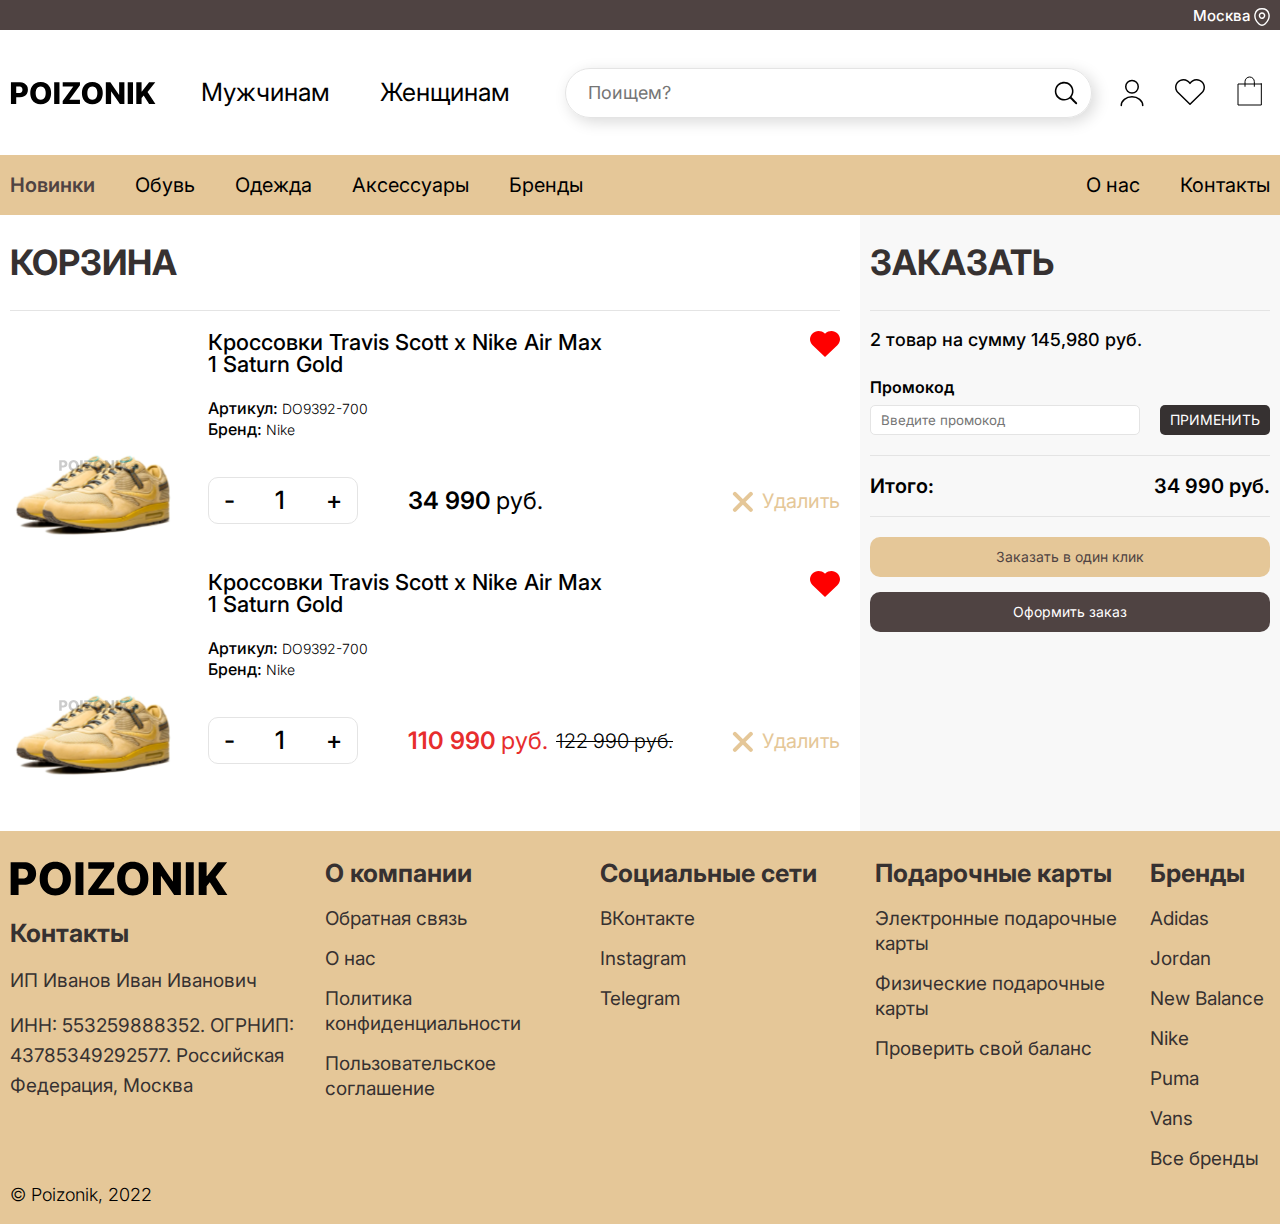
==== cart.html @ 19543447 "new page 'cart' and fix bug" ====
<!DOCTYPE html>
<html lang="ru">
<head>
    <meta charset="UTF-8">
    <meta http-equiv="X-UA-Compatible" content="IE=edge">
    <meta name="viewport" content="width=device-width, initial-scale=1.0">
    <link rel="stylesheet" href="https://cdn.jsdelivr.net/npm/swiper@8/swiper-bundle.min.css"/>
    <!-- <link rel="stylesheet" href="./css/iconsfont.css"> -->
    <link rel="stylesheet" href="./css/style.css">
    <title>Poizonik</title>
</head>
<body>
    <div class="wrapper">
        <div class="block-opacity"></div>
        <header class="header">
            <div class="header__location">
                <div class="header__location-text">Москва</div>
            </div>
            <div class="header__container container">
                <div class="header__content">
                    <div class="menu__icon icon-menu">
                        <img src="./img/icons/burger.svg" alt="">
                    </div>
                    <div class="header__content-left">
                        <a href="./index.html" class="header__logo">
                            <img src="./img/logo.svg" alt="">
                        </a>
                        <div class="header__gender">
                            <a href="#" class="header__man">Мужчинам</a>
                            <a href="#" class="header__woman">Женщинам</a>
                        </div>
                    </div>
                    <div class="header__items">
                        <div class="header__search-box">
                            <input class="header__search-txt" type="text" name="" placeholder="Поищем?">
                            <a href="" class="header__search-btn">
                                <img src="./img/icons/search.svg" alt="">
                            </a>
                        </div>
                        <div class="header__item header__item-lk"></div>
                        <div class="header__item header__item-favourites"></div>
                        <div class="header__item header__item-basket"></div>
                    </div>
                </div>
            </div>
            <div class="header__menu menu">
                <div class="header__menu-container container">
                    <nav class="menu__body">
                        <ul class="menu__list menu__list-left">
                            <li class="menu__hero-item">
                                <a href="./index.html" class="menu__link">На главную</a>
                            </li>
                            <li><div class="menu__link menu__link-green">Новинки</div></li>
                            <li>
                                <div class="menu__link menu__link-category">Обувь</div>
                                <ul class="menu__list-submenu submenu">
                                    <li><div class="submenu__link">Кроссовки</div></li>
                                    <li><div class="submenu__link">Кеды</div></li>
                                    <li><div class="submenu__link">Ботинки</div></li>
                                </ul>
                            </li>
                            <li><div class="menu__link menu__link-category">Одежда</div></li>
                            <li><div class="menu__link menu__link-category">Аксессуары</div></li>
                            <li>
                                <div class="menu__link menu__link-category">Бренды</div>
                                <ul class="menu__list-submenu submenu">
                                    <li><div class="submenu__link">New Balance</div></li>
                                    <li><div class="submenu__link">Stone Island</div></li>
                                    <li><div class="submenu__link">Supreme</div></li>
                                    <li><div class="submenu__link">Adidas</div></li>
                                    <li><div class="submenu__link">Jordan</div></li>
                                    <li><div class="submenu__link">Nike</div></li>
                                </ul>
                            </li>
                        </ul>
                        <ul class="menu__list menu__list-right">
                            <li><a href="" class="menu__link">О нас</a></li>
                            <li><a href="" class="menu__link">Контакты</a></li>
                        </ul>
                    </nav>
                </div>
            </div>
            <div class="header__lk-menu-vertical">Личный кабинет</div>
        </header>
        <main class="page page-cart">
            <section class="cart">
                <div class="container cart__container">
                    <div class="cart__content">
                        <div class="cart__info">
                            <div class="cart__title">КОРЗИНА</div>
                            <div class="cart__products">
                                <div class="cart__product product-cart">
                                    <a href="#" class="product-cart__image">
                                        <img src="./img/products/1.svg" alt="">
                                    </a>
                                    <div class="product-cart__info">
                                        <div class="product-cart__title">Кроссовки Travis Scott x Nike Air Max 1 Saturn Gold</div>
                                        <div class="product-cart__favourites _favourites _active _icon-favourites"></div>
                                        <ul class="product-cart__specifications specifications-product-cart">
                                            <li class="specifications-product-cart__item"><i>Артикул:</i> DO9392-700</li>
                                            <li class="specifications-product-cart__item"><i>Бренд:</i> Nike</li>
                                        </ul>
                                        <div class="product-cart__management">
                                            <div class="product-cart__quantity quantity-product-cart count-cart">
                                                <i class="quantity-product-cart__reduce count-cart__reduce">-</i> <div class="quantity-product__count count-cart__count">1</div> <i class="quantity-product-cart__increase count-cart__increase">+</i>
                                            </div>
                                            <div class="product-cart__price"><i>34 990 <div class="product-cart__currency">руб.</div></i><div><div class="line"></div></div></div>
                                            <div class="product-cart__close">Удалить</div>
                                        </div>
                                    </div>
                                </div>
                                <div class="cart__product product-cart">
                                    <a href="#" class="product-cart__image">
                                        <img src="./img/products/1.svg" alt="">
                                    </a>
                                    <div class="product-cart__info">
                                        <div class="product-cart__title">Кроссовки Travis Scott x Nike Air Max 1 Saturn Gold</div>
                                        <div class="product-cart__favourites _favourites _active _icon-favourites"></div>
                                        <ul class="product-cart__specifications specifications-product-cart">
                                            <li class="specifications-product-cart__item"><i>Артикул:</i> DO9392-700</li>
                                            <li class="specifications-product-cart__item"><i>Бренд:</i> Nike</li>
                                        </ul>
                                        <div class="product-cart__management">
                                            <div class="product-cart__quantity quantity-product-cart count-cart">
                                                <i class="quantity-product-cart__reduce count-cart__reduce">-</i> <div class="quantity-product__count count-cart__count">1</div> <i class="quantity-product-cart__increase count-cart__increase">+</i>
                                            </div>
                                            <div class="product-cart__price sale"><i>110 990 <div class="product-cart__currency">руб.</div></i><div>122 990 руб.<div class="line"></div></div></div>
                                            <div class="product-cart__close">Удалить</div>
                                        </div>
                                    </div>
                                </div>
                            </div>
                        </div>
                        <nav class="cart__saidbar saidbar-cart">
                            <div class="saidbar-cart__title">ЗАКАЗАТЬ</div>
                            <div class="saidbar-cart__content">
                                <div class="saidbar-cart__info info-saidbar-cart">
                                    <div class="info-saidbar-cart__quantity">1</div>
                                    <div class="info-saidbar-cart__text">товар на сумму</div>
                                    <div class="info-saidbar-cart__price">34 990 руб.</div>
                                </div>
                                <div class="saidbar-cart__promocode promocode-saidbar-cart">
                                    <div class="promocode-saidbar-cart__title">Промокод</div>
                                    <form action="" class="promocode-saidbar-cart__form">
                                        <input type="text" placeholder="Введите промокод" class="promocode-saidbar-cart__input">
                                        <button class="promocode-saidbar-cart__button">ПРИМЕНИТЬ</button>
                                    </form>
                                </div>
                                <div class="saidbar-cart__price price-saidbar-cart">
                                    <div class="price-saidbar-cart__text">Итого:</div>
                                    <div class="price-saidbar-cart__count">34 990 руб.</div>
                                </div>
                                <div class="saidbar-cart__buttons">
                                    <a href="" class="saidbar-cart__button">Заказать в один клик</a>
                                    <a href="" class="saidbar-cart__button">Оформить заказ</a>
                                </div>
                            </div>
                        </nav>
                    </div>
                </div>
            </section>
        </main>
        <footer class="footer">
            <div class="container">
                <div class="footer__items">
                    <div class="footer__item item-footer">
                        <img src="./img/logo-big.svg" alt="" class="item-footer__logo">
                        <div class="item-footer__title">Контакты</div>
                        <ul class="item-footer__list">
                            <li><div class="item-footer__text">ИП Иванов Иван Иванович</div></li>
                            <li>
                                <div class="item-footer__text">ИНН: 553259888352. ОГРНИП: 43785349292577. Российская Федерация, Москва</div>
                            </li>
                        </ul>
                    </div>
                    <div class="footer__item item-footer">
                        <div class="item-footer__title">О компании</div>
                        <ul class="item-footer__list">
                            <li><a href="" class="item-footer__link">Обратная связь</a></li>
                            <li><a href="" class="item-footer__link">О нас</a></li>
                            <li><a href="" class="item-footer__link">Политика конфиденциальности</a></li>
                            <li><a href="" class="item-footer__link">Пользовательское соглашение</a></li>
                        </ul>
                    </div>
                    <div class="footer__item item-footer">
                        <div class="item-footer__title">Социальные сети</div>
                        <ul class="item-footer__list">
                            <li><a href="" class="item-footer__link">ВКонтакте</a></li>
                            <li><a href="" class="item-footer__link">Instagram</a></li>
                            <li><a href="" class="item-footer__link">Telegram</a></li>
                        </ul>
                    </div>
                    <div class="footer__item item-footer">
                        <div class="item-footer__title">Подарочные карты</div>
                        <ul class="item-footer__list">
                            <li><a href="" class="item-footer__link">Электронные подарочные карты</a></li>
                            <li><a href="" class="item-footer__link">Физические подарочные карты</a></li>
                            <li><a href="" class="item-footer__link">Проверить свой баланс</a></li>
                        </ul>
                    </div>
                    <div class="footer__item item-footer">
                        <div class="item-footer__title">Бренды</div>
                        <ul class="item-footer__list">
                            <li><a href="" class="item-footer__link">Adidas</a></li>
                            <li><a href="" class="item-footer__link">Jordan</a></li>
                            <li><a href="" class="item-footer__link">New Balance</a></li>
                            <li><a href="" class="item-footer__link">Nike</a></li>
                            <li><a href="" class="item-footer__link">Puma</a></li>
                            <li><a href="" class="item-footer__link">Vans</a></li>
                            <li><a href="" class="item-footer__link">Все бренды</a></li>
                        </ul>
                    </div>
                </div>
                <div class="footer__bottom">
                    <div class="footer__copy">&copy;&nbsp;Poizonik, 2022</div>
                </div>
            </div>
        </footer>
    </div>
    <script src="./js/cart.js"></script>
    <script src="./js/script.js"></script>
</body>
</html>
---- css/iconsfont.css ----
@font-face {
  font-family: 'icons';
  src:  url('./../fonts/icons.eot?mqcr7c');
  src:  url('./../fonts/icons.eot?mqcr7c#iefix') format('embedded-opentype'),
    url('./../fonts/icons.ttf?mqcr7c') format('truetype'),
    url('./../fonts/icons.woff?mqcr7c') format('woff'),
    url('./../fonts/icons.svg?mqcr7c#icons') format('svg');
  font-weight: normal;
  font-style: normal;
  font-display: block;
}

[class^="_icon-"]::before, [class*=" _icon-"]::before {
  /* use !important to prevent issues with browser extensions that change fonts */
  font-family: 'icons' !important;
  speak: never;
  font-style: normal;
  font-weight: normal;
  font-variant: normal;
  text-transform: none;
  line-height: 1;

  /* Better Font Rendering =========== */
  -webkit-font-smoothing: antialiased;
  -moz-osx-font-smoothing: grayscale;
}

._icon-favourites:before {
  content: "\e901";
}
._icon-favourites-fill-red:before {
  content: "\e908";
  color: #f00;
}
._icon-checked:before {
  content: "\e900";
}
._icon-burger:before {
  content: "\e902";
}
._icon-cross:before {
  content: "\e904";
}
._icon-location:before {
  content: "\e906";
}
._icon-search:before {
  content: "\e907";
}
---- css/style.css ----
@charset "UTF-8";
@import url(https://fonts.googleapis.com/css?family=Inter:100,200,300,regular,500,600,700,800,900); /*Обнуление*/
* {
  padding: 0;
  margin: 0;
  border: 0;
}

*, *:before, *:after {
  -webkit-box-sizing: border-box;
  box-sizing: border-box;
}

:focus, :active {
  outline: none;
}

a:focus, a:active {
  outline: none;
}

nav, footer, header, aside {
  display: block;
}

html, body {
  height: 100%;
  width: 100%;
  font-size: 100%;
  line-height: 1;
  font-size: 14px;
  -ms-text-size-adjust: 100%;
  -moz-text-size-adjust: 100%;
  -webkit-text-size-adjust: 100%;
}

input, button, textarea {
  font-family: inherit;
}

input::-ms-clear {
  display: none;
}

button {
  cursor: pointer;
}

button::-moz-focus-inner {
  padding: 0;
  border: 0;
}

a, a:visited {
  text-decoration: none;
}

a:hover {
  text-decoration: none;
}

ul li {
  list-style: none;
}

li {
  list-style-type: none;
}

img {
  vertical-align: top;
}

h1, h2, h3, h4, h5, h6 {
  font-size: inherit;
  font-weight: inherit;
}

/*--------------------*/
body {
  color: #000;
  font-size: 14px;
  font-family: "Inter", "Helvetica", "sans-serif";
}
body.lock {
  overflow: hidden;
}

/* width */
::-webkit-scrollbar {
  display: none;
}

.wrapper {
  width: 100%;
  min-height: 100%;
  overflow: hidden;
  display: -webkit-box;
  display: -ms-flexbox;
  display: flex;
  -webkit-box-orient: vertical;
  -webkit-box-direction: normal;
      -ms-flex-direction: column;
          flex-direction: column;
}

.block-opacity {
  display: none;
}
@media (max-width: 991.98px) {
  .block-opacity._active {
    display: block;
    position: fixed;
    z-index: 100;
    top: 0;
    left: 0;
    background-color: #000;
    opacity: 0.6;
    width: 100%;
    height: 100%;
  }
}

.container {
  max-width: 1380px;
  margin: 0 auto;
  padding: 0 10px;
}

.gender-choice, .header__woman, .header__man {
  display: inline-block;
  text-align: center;
  padding: 0 25px;
  font-size: 25px;
  line-height: 125px;
  color: #000;
  background-color: #fff;
  -webkit-transition: all 0.5s ease 0s;
  transition: all 0.5s ease 0s;
}
@media (min-width: 991.98px) {
  .gender-choice:hover, .header__woman:hover, .header__man:hover {
    background-color: #f6f6f6;
  }
}
@media (max-width: 991.98px) {
  .gender-choice, .header__woman, .header__man {
    line-height: 100px;
  }
}
@media (max-width: 767.98px) {
  .gender-choice, .header__woman, .header__man {
    line-height: 70px;
    padding: 0 10px;
    font-size: 20px;
  }
}

.title, .brands__title, .popular__title {
  text-transform: uppercase;
  font-weight: 900;
  font-size: 50px;
  text-align: center;
  margin: 0 0 35px 0;
  color: #E5C798;
}
.title i, .brands__title i, .popular__title i {
  font-style: normal;
  color: #363131;
}
@media (max-width: 479.98px) {
  .title, .brands__title, .popular__title {
    font-size: 40px;
  }
}

.title-little, .saidbar-cart__title, .cart__title {
  font-size: 35px;
  font-weight: 700;
  color: #363131;
}
@media (max-width: 767.98px) {
  .title-little, .saidbar-cart__title, .cart__title {
    font-size: 30px;
  }
}

.btn-product, .product__buy-now, .product__add-cart {
  font-weight: 500;
  font-size: 18px;
  text-align: center;
  line-height: 50px;
  height: 50px;
  width: 220px;
  border-radius: 10px;
  cursor: pointer;
  color: #fff;
  background-color: #4F4342;
}

.quantity, .quantity-product-cart, .quantity-popup-cart {
  font-size: 25px;
  font-weight: 500;
  display: -webkit-box;
  display: -ms-flexbox;
  display: flex;
  -webkit-box-align: center;
      -ms-flex-align: center;
          align-items: center;
  -webkit-box-pack: justify;
      -ms-flex-pack: justify;
          justify-content: space-between;
  width: 150px;
  padding: 10px 15px;
  border: 1px solid #e4e4e4;
  border-radius: 10px;
}
.quantity i, .quantity-product-cart i, .quantity-popup-cart i {
  font-style: normal;
  cursor: pointer;
}
._favourites, .product__favourites {
  cursor: pointer;
  background: url("./../img/icons/favourites.svg") no-repeat;
  width: 30px;
  height: 30px;
}
._favourites._active, ._active.product__favourites {
  background: url("./../img/icons/favourites-fill-red.svg") no-repeat;
}

._ibg {
  position: relative;
}
._ibg img {
  position: absolute;
  width: 100%;
  height: 100%;
  top: 0;
  left: 0;
  -o-object-fit: cover;
     object-fit: cover;
}

body.ie .ibg {
  background-position: center;
  background-size: cover;
  background-repeat: no-repeat;
}
body.ie .ibg img {
  width: 0;
  height: 0;
  opacity: 0;
  visibility: hidden;
}

.btn {
  display: -webkit-inline-box;
  display: -ms-inline-flexbox;
  display: inline-flex;
  padding: 0px 0px;
}
.btn._fw {
  width: 100%;
}

.popup {
  position: fixed;
  top: 0;
  left: 0;
  width: 100%;
  height: 100%;
  background-color: rgba(0, 0, 0, 0.5);
  z-index: 200;
  opacity: 0;
  visibility: hidden;
  -webkit-transition: all 0.8s ease 0s;
  transition: all 0.8s ease 0s;
  overflow: scroll;
}
.popup.open {
  opacity: 1;
  visibility: visible;
}
.popup.open .popup__content {
  opacity: 1;
  -webkit-transform: translate(0px, 0px);
          transform: translate(0px, 0px);
}
.popup__body {
  min-height: 100%;
  display: -webkit-box;
  display: -ms-flexbox;
  display: flex;
  -webkit-box-align: center;
      -ms-flex-align: center;
          align-items: center;
  -webkit-box-pack: center;
      -ms-flex-pack: center;
          justify-content: center;
  padding: 30px 10px;
}
.popup__content {
  background-color: #fff;
  position: relative;
  -webkit-transition: all 0.8s ease 0s;
  transition: all 0.8s ease 0s;
  opacity: 0;
  -webkit-transform: translate(0px, -100px);
          transform: translate(0px, -100px);
}
.popup__close {
  position: absolute;
  right: 10px;
  top: 10px;
  width: 30px;
  height: 30px;
  background: url("./../img/icons/cross.svg") no-repeat;
}
.popup__title {
  font-size: 40px;
  margin: 0 0 20px 0;
}
.popup__text {
  font-size: 20px;
}

.header__location {
  background-color: #4F4342;
  padding: 8px 30px 8px 0;
  height: 30px;
}
.header__location-text {
  font-weight: 500;
  font-size: 15px;
  position: relative;
  color: #fff;
  display: inline;
  float: right;
}
.header__location-text::after {
  content: "";
  position: absolute;
  top: 0px;
  right: -20px;
  width: 16px;
  height: 50px;
  background: url("./../../img/icons/location.svg") no-repeat;
  background-size: contain;
}
.header__content {
  display: -webkit-box;
  display: -ms-flexbox;
  display: flex;
  -webkit-box-align: center;
      -ms-flex-align: center;
          align-items: center;
  -webkit-box-pack: justify;
      -ms-flex-pack: justify;
          justify-content: space-between;
  -webkit-column-gap: 30px;
     -moz-column-gap: 30px;
          column-gap: 30px;
  height: 125px;
}
.header__content-left {
  display: -webkit-box;
  display: -ms-flexbox;
  display: flex;
  -webkit-box-align: center;
      -ms-flex-align: center;
          align-items: center;
  height: 125px;
  -webkit-column-gap: 20px;
     -moz-column-gap: 20px;
          column-gap: 20px;
}
.header__gender {
  display: -webkit-box;
  display: -ms-flexbox;
  display: flex;
}
.header__search-box {
  border-radius: 107px;
  border: 1px solid #e4e4e4;
  height: 50px;
  padding: 10px;
  -webkit-box-shadow: 4px 4px 15px 0px rgba(0, 0, 0, 0.1490196078);
          box-shadow: 4px 4px 15px 0px rgba(0, 0, 0, 0.1490196078);
  display: -webkit-box;
  display: -ms-flexbox;
  display: flex;
  -webkit-box-align: center;
      -ms-flex-align: center;
          align-items: center;
  width: 100%;
}
.header__search-txt {
  border: none;
  background: none;
  outline: none;
  float: left;
  padding: 0 3px 0 12px;
  color: #000;
  font-size: 18px;
  line-height: 50px;
  width: 100%;
}
.header__search-btn {
  float: right;
  border-radius: 50%;
  height: 30px;
  width: 30px;
  display: -webkit-box;
  display: -ms-flexbox;
  display: flex;
  -webkit-box-pack: center;
      -ms-flex-pack: center;
          justify-content: center;
  -webkit-box-align: center;
      -ms-flex-align: center;
          align-items: center;
  text-decoration: none;
}
.header__search-btn img {
  width: 30px;
  height: 30px;
}
.header__items {
  display: -webkit-box;
  display: -ms-flexbox;
  display: flex;
  -webkit-box-align: center;
      -ms-flex-align: center;
          align-items: center;
  -webkit-column-gap: 25px;
     -moz-column-gap: 25px;
          column-gap: 25px;
  width: 100%;
}
.header__item {
  top: 0;
  left: 0;
  width: 45px;
  height: 30px;
  background-size: contain;
  cursor: pointer;
}
.header__item-lk {
  background: url("./../img/icons/lk.svg") no-repeat;
}
.header__item-favourites {
  background: url("./../img/icons/favourites.svg") no-repeat;
  width: 50px;
  height: 28px;
}
.header__item-basket {
  background: url("./../img/icons/cart.svg") no-repeat;
  height: 33px;
}
.header__lk-menu-vertical {
  cursor: pointer;
  display: none;
}
@media (max-width: 991.98px) {
  .header__location {
    display: none;
  }
  .header__content, .header__content-left {
    height: 100px;
  }
  .header__menu-container {
    padding: 0px;
  }
  .header__gender {
    position: absolute;
    opacity: 0;
    -webkit-transform: translateX(-150%);
            transform: translateX(-150%);
    -webkit-transition: -webkit-transform 0.5s ease-in-out 0s;
    transition: -webkit-transform 0.5s ease-in-out 0s;
    transition: transform 0.5s ease-in-out 0s;
    transition: transform 0.5s ease-in-out 0s, -webkit-transform 0.5s ease-in-out 0s;
  }
  .header__gender._active {
    -webkit-transition: -webkit-transform 0.5s ease-in-out 0s;
    transition: -webkit-transform 0.5s ease-in-out 0s;
    transition: transform 0.5s ease-in-out 0s;
    transition: transform 0.5s ease-in-out 0s, -webkit-transform 0.5s ease-in-out 0s;
    position: fixed;
    top: 0;
    left: 0;
    width: 80vw;
    opacity: 1;
    -webkit-transform: translateX(0);
            transform: translateX(0);
    background-color: #fff;
    z-index: 101;
  }
  .header__man {
    background-color: #f6f6f6;
  }
  .header__lk-menu-vertical._active {
    display: block;
    position: fixed;
    bottom: 0;
    left: 0;
    z-index: 102;
    width: 80vw;
    font-size: 16px;
    line-height: 50px;
    padding: 0 12px 0 52px;
    background-color: #4F4342;
    color: #fff;
  }
  .header__lk-menu-vertical._active::before {
    content: "";
    position: absolute;
    top: 50%;
    left: 12px;
    width: 30px;
    height: 30px;
    -webkit-transform: translateY(-50%);
            transform: translateY(-50%);
    background: url(./../img/icons/lk-white.svg) no-repeat;
  }
  .header__lk-menu-vertical {
    -webkit-transform: translateX(-150%);
            transform: translateX(-150%);
    -webkit-transition: -webkit-transform 0.5s ease-in-out 0s;
    transition: -webkit-transform 0.5s ease-in-out 0s;
    transition: transform 0.5s ease-in-out 0s;
    transition: transform 0.5s ease-in-out 0s, -webkit-transform 0.5s ease-in-out 0s;
    position: absolute;
    bottom: 0;
    left: 0;
    display: block;
    opacity: 0;
  }
  .header__lk-menu-vertical._active {
    opacity: 1;
    -webkit-transform: translateX(0);
            transform: translateX(0);
  }
}
@media (max-width: 767.98px) {
  .header__content, .header__content-left {
    height: 70px;
  }
  .header__items {
    -webkit-box-pack: end;
        -ms-flex-pack: end;
            justify-content: end;
  }
  .header__item-lk {
    display: none;
  }
  .header__item {
    top: 0;
    left: 0;
    width: 30px;
    height: 30px;
    background-size: contain;
    cursor: pointer;
  }
  .header__search-box {
    border: none;
    height: 50px;
    padding: 0px;
    -webkit-box-shadow: none;
            box-shadow: none;
    width: 30px;
  }
  .header__search-txt {
    width: 0;
    padding: 0;
  }
  .header__gender._active {
    width: 90vw;
  }
  .header__lk-menu-vertical._active {
    width: 90vw;
  }
}
@media (max-width: 479.98px) {
  .header__content {
    -webkit-column-gap: 12px;
       -moz-column-gap: 12px;
            column-gap: 12px;
  }
  .header__logo img {
    width: 120px;
  }
  .header__items {
    -webkit-column-gap: 12px;
       -moz-column-gap: 12px;
            column-gap: 12px;
  }
  .header__item-basket {
    width: 25px;
  }
}

.menu {
  background: #E5C798;
}
.menu__body {
  display: -webkit-box;
  display: -ms-flexbox;
  display: flex;
  -webkit-box-pack: justify;
      -ms-flex-pack: justify;
          justify-content: space-between;
}
.menu__list {
  display: -webkit-box;
  display: -ms-flexbox;
  display: flex;
  -webkit-box-align: center;
      -ms-flex-align: center;
          align-items: center;
  -webkit-column-gap: 40px;
     -moz-column-gap: 40px;
          column-gap: 40px;
}
.menu__link {
  color: #000;
  font-size: 20px;
  line-height: 60px;
  cursor: pointer;
}
.menu__hero-item {
  display: none;
  background-color: #E5C798;
}
.menu__hero-item a {
  border: none;
}
.menu__link-green {
  font-weight: 600;
  color: #4F4342;
}
@media (max-width: 991.98px) {
  .menu {
    overflow: scroll;
    background-color: #fff;
    padding: 0 0 150px 0;
    position: absolute;
    -webkit-transform: translateX(-150%);
            transform: translateX(-150%);
  }
  .menu__list > li:nth-child(2), .menu__list-right {
    display: none;
  }
  .menu__list-left {
    display: -webkit-box;
    display: -ms-flexbox;
    display: flex;
    -webkit-box-orient: vertical;
    -webkit-box-direction: normal;
        -ms-flex-direction: column;
            flex-direction: column;
  }
  .menu__list {
    width: 100%;
  }
  .menu__list li {
    width: 100%;
  }
  .menu__link {
    display: inline-block;
    width: 100%;
    padding: 0 0 0 25px;
    border: 1px solid #e4e4e4;
    position: relative;
  }
  .menu__link-category::after {
    content: "";
    position: absolute;
    top: 50%;
    right: 10px;
    width: 12px;
    height: 22px;
    background: url("./../img/icons/arrow-right.svg") no-repeat;
    -webkit-transform: translateY(-50%);
            transform: translateY(-50%);
  }
  .menu__link._hide {
    display: none;
  }
  .menu._active {
    -webkit-transition: -webkit-transform 0.5s ease-in-out 0s;
    transition: -webkit-transform 0.5s ease-in-out 0s;
    transition: transform 0.5s ease-in-out 0s;
    transition: transform 0.5s ease-in-out 0s, -webkit-transform 0.5s ease-in-out 0s;
    position: fixed;
    z-index: 101;
    background-color: #fff;
    height: 100%;
    width: 80vw;
    -webkit-transform: translateX(0%);
            transform: translateX(0%);
  }
  .menu__hero-item._active {
    display: block;
  }
  .menu__icon {
    left: -35%;
    -webkit-transition: left 0.5s ease-in-out 0s;
    transition: left 0.5s ease-in-out 0s;
  }
  .menu__icon._active {
    position: fixed;
    top: 50px;
    left: 76vw;
    -webkit-transform: translateY(-50%);
            transform: translateY(-50%);
  }
}
@media (max-width: 767.98px) {
  .menu {
    padding: 0 0 120px 0;
  }
  .menu__link {
    padding: 0 0 0 10px;
  }
  .menu._active {
    width: 90vw;
  }
  .menu__icon._active {
    top: 35px;
    left: 84vw;
  }
}
@media (max-width: 479.98px) {
  .menu__icon._active {
    top: 35px;
    left: 81vw;
  }
}

.submenu {
  display: none;
}
.submenu__link {
  color: #000;
  font-size: 20px;
  line-height: 60px;
  cursor: pointer;
}
@media (min-width: 991.98px) {
  .submenu._active-over {
    display: block;
    position: absolute;
    background-color: #fff;
    -webkit-box-shadow: 0px 10px 14px 0px rgba(0, 0, 0, 0.1490196078);
            box-shadow: 0px 10px 14px 0px rgba(0, 0, 0, 0.1490196078);
    padding: 20px;
  }
}
@media (max-width: 991.98px) {
  .submenu._active {
    display: block;
  }
  .submenu__link {
    padding: 0 0 0 45px;
    display: inline-block;
    width: 100%;
    padding: 0 0 0 45px;
    border: 1px solid #e4e4e4;
    position: relative;
  }
}
@media (max-width: 767.98px) {
  .submenu__link {
    padding: 0 0 0 25px;
  }
}

.icon-menu {
  display: none;
}
@media (max-width: 991.98px) {
  .icon-menu {
    display: block;
    cursor: pointer;
    z-index: 200;
  }
}

.footer {
  background-color: #E5C798;
}
.footer__items {
  padding: 30px 0 15px 0;
  display: -ms-grid;
  display: grid;
  -ms-grid-columns: minmax(200px, 300px) 25px minmax(200px, 250px) 25px minmax(200px, 250px) 25px minmax(200px, 250px) 25px minmax(100px, 120px);
  grid-template-columns: minmax(200px, 300px) repeat(3, minmax(200px, 250px)) minmax(100px, 120px);
  -webkit-box-pack: justify;
      -ms-flex-pack: justify;
          justify-content: space-between;
  -webkit-column-gap: 25px;
     -moz-column-gap: 25px;
          column-gap: 25px;
  row-gap: 30px;
  -ms-flex-wrap: wrap;
      flex-wrap: wrap;
}
.footer__item {
  max-width: 250px;
}
.footer__item:nth-child(1) {
  max-width: 300px;
}
.footer__bottom {
  padding: 0 0 20px 0;
}
.footer__copy {
  font-size: 18px;
  font-weight: 300;
}
@media (max-width: 1200px) {
  .footer__items {
    -ms-grid-columns: minmax(200px, 300px) (minmax(200px, 250px))[3];
    grid-template-columns: minmax(200px, 300px) repeat(3, minmax(200px, 250px));
  }
}
@media (max-width: 991.98px) {
  .footer__items {
    -ms-grid-columns: minmax(200px, 300px) (minmax(200px, 250px))[2];
    grid-template-columns: minmax(200px, 300px) repeat(2, minmax(200px, 250px));
  }
}
@media (max-width: 767.98px) {
  .footer__items {
    -ms-grid-columns: minmax(200px, 300px) (minmax(200px, 250px))[1];
    grid-template-columns: minmax(200px, 300px) repeat(1, minmax(200px, 250px));
  }
}
@media (max-width: 479.98px) {
  .footer__items {
    -ms-grid-columns: auto;
    grid-template-columns: auto;
  }
}

.item-footer__logo {
  margin: 0 0 25px 0;
}
.item-footer__title {
  font-size: 25px;
  font-weight: 700;
  color: #363131;
  margin: 0 0 20px 0;
}
.item-footer__list {
  display: -webkit-box;
  display: -ms-flexbox;
  display: flex;
  -webkit-box-orient: vertical;
  -webkit-box-direction: normal;
      -ms-flex-direction: column;
          flex-direction: column;
  row-gap: 15px;
}
.item-footer__link {
  font-size: 19px;
  color: #363131;
  line-height: 25px;
}
.item-footer__text {
  font-size: 19px;
  color: #363131;
  line-height: 30px;
}

.best__image {
  display: block;
  width: 100%;
  height: auto;
  margin: 0 auto;
  -o-object-fit: cover;
     object-fit: cover;
}

.popular__content {
  padding: 50px 0;
  display: -webkit-box;
  display: -ms-flexbox;
  display: flex;
  -webkit-box-orient: vertical;
  -webkit-box-direction: normal;
      -ms-flex-direction: column;
          flex-direction: column;
  -webkit-box-align: center;
      -ms-flex-align: center;
          align-items: center;
}
.popular__items {
  display: -ms-grid;
  display: grid;
  -ms-grid-columns: 1fr 30px 1fr 30px 1fr 30px 1fr 30px 1fr 30px 1fr;
  grid-template-columns: repeat(6, 1fr);
  -webkit-box-pack: justify;
      -ms-flex-pack: justify;
          justify-content: space-between;
  gap: 30px;
}
.popular__row {
  display: -webkit-box;
  display: -ms-flexbox;
  display: flex;
  -webkit-column-gap: 30px;
     -moz-column-gap: 30px;
          column-gap: 30px;
}
@media (max-width: 991.98px) {
  .popular__items {
    -ms-grid-columns: (1fr)[3];
    grid-template-columns: repeat(3, 1fr);
  }
}
@media (max-width: 767.98px) {
  .popular__items {
    -ms-grid-columns: (1fr)[2];
    grid-template-columns: repeat(2, 1fr);
  }
}

.item-popular {
  background-color: #fff;
  border-radius: 15px;
  -webkit-box-shadow: 10px 10px 40px 0px rgba(0, 0, 0, 0.3019607843);
          box-shadow: 10px 10px 40px 0px rgba(0, 0, 0, 0.3019607843);
  max-width: 210px;
  padding: 30px 15px 20px 15px;
  display: -webkit-box;
  display: -ms-flexbox;
  display: flex;
  -webkit-box-orient: vertical;
  -webkit-box-direction: normal;
      -ms-flex-direction: column;
          flex-direction: column;
  row-gap: 60px;
}
.item-popular__image {
  overflow: hidden;
  display: -webkit-box;
  display: -ms-flexbox;
  display: flex;
  -webkit-box-align: center;
      -ms-flex-align: center;
          align-items: center;
  -webkit-box-pack: center;
      -ms-flex-pack: center;
          justify-content: center;
}
.item-popular__image img {
  max-width: 100%;
}
.item-popular__text {
  text-align: center;
  font-weight: 600;
  font-size: 18px;
  color: #4F4342;
}

.category {
  position: relative;
  z-index: 1;
}
.category__container {
  padding: 0;
}
.category__items {
  display: -webkit-box;
  display: -ms-flexbox;
  display: flex;
  height: 400px;
}
.category__item {
  -webkit-box-flex: 1;
      -ms-flex: 1 1 33.333%;
          flex: 1 1 33.333%;
  height: 400px;
  width: 100%;
  position: relative;
  display: -webkit-box;
  display: -ms-flexbox;
  display: flex;
  -webkit-box-align: center;
      -ms-flex-align: center;
          align-items: center;
  -webkit-box-pack: center;
      -ms-flex-pack: center;
          justify-content: center;
  overflow: hidden;
  background-color: #000;
  -webkit-transition: width 0.3s ease-in-out 0s;
  transition: width 0.3s ease-in-out 0s;
}
.category__item img {
  display: block;
  min-width: 100%;
  height: 100%;
  -o-object-fit: cover;
     object-fit: cover;
  -webkit-transition: all 0.3s ease-in-out 0s;
  transition: all 0.3s ease-in-out 0s;
  opacity: 1;
  position: relative;
}
.category__item:hover img {
  height: 110%;
  min-width: 110%;
  opacity: 0.8;
}
.category__info {
  position: absolute;
  bottom: 20px;
  left: 25px;
}
.category__title {
  font-weight: 700;
  font-size: 35px;
  color: #fff;
  margin: 0 0 12px 0;
}
.category__button {
  display: inline-block;
  font-size: 18px;
  height: 40px;
  background-color: #fff;
  color: #000;
  line-height: 40px;
  padding: 0 25px;
}
@media (max-width: 1120px) {
  .category__items {
    -webkit-box-orient: vertical;
    -webkit-box-direction: normal;
        -ms-flex-direction: column;
            flex-direction: column;
    height: 1200px;
  }
}

.brands {
  padding: 50px 0;
}
.brands__items {
  display: -webkit-box;
  display: -ms-flexbox;
  display: flex;
  -webkit-box-align: center;
      -ms-flex-align: center;
          align-items: center;
  -webkit-column-gap: 30px;
     -moz-column-gap: 30px;
          column-gap: 30px;
  -webkit-box-pack: justify;
      -ms-flex-pack: justify;
          justify-content: space-between;
}
.brands__item {
  cursor: pointer;
}
@media (max-width: 991.98px) {
  .brands__items {
    overflow: scroll;
  }
}

.discount {
  min-height: 350px;
  background: url(./../img/background/1.jpg) no-repeat;
  background-size: cover;
}
.discount__container {
  max-width: 1185px;
}
.discount__content {
  display: -webkit-box;
  display: -ms-flexbox;
  display: flex;
  -webkit-box-align: center;
      -ms-flex-align: center;
          align-items: center;
  -webkit-column-gap: 20px;
     -moz-column-gap: 20px;
          column-gap: 20px;
  row-gap: 30px;
  -webkit-box-pack: justify;
      -ms-flex-pack: justify;
          justify-content: space-between;
  padding: 48px 48px 48px 0;
}
.discount__info {
  color: #363131;
  position: relative;
}
.discount__title {
  font-weight: 900;
  font-size: 80px;
  max-width: 440px;
  margin: 0 0 25px 0;
}
.discount__title::before {
  content: "";
  position: absolute;
  top: -35px;
  right: -50px;
  width: 191px;
  height: 125px;
  background: url("./../img/icons/discount.svg") no-repeat;
}
.discount__descr {
  font-weight: 500;
  font-size: 25px;
  max-width: 533px;
}
@media (max-width: 991.98px) {
  .discount__info {
    -webkit-box-ordinal-group: 2;
        -ms-flex-order: 1;
            order: 1;
  }
  .discount__form {
    -webkit-box-ordinal-group: 3;
        -ms-flex-order: 2;
            order: 2;
  }
  .discount__content {
    -webkit-box-align: end;
        -ms-flex-align: end;
            align-items: end;
    padding: 100px 0px 40px 0;
    -webkit-column-gap: 30px;
       -moz-column-gap: 30px;
            column-gap: 30px;
  }
  .discount__title {
    margin: 0 0 30px 0;
    font-size: 75px;
  }
  .discount__title::before {
    top: -70px;
    right: -100px;
    background: url("./../img/icons/discount.svg") no-repeat;
  }
  .discount__descr {
    max-width: 420px;
  }
}
@media (max-width: 767.98px) {
  .discount__content {
    -webkit-box-align: center;
        -ms-flex-align: center;
            align-items: center;
    -webkit-box-orient: vertical;
    -webkit-box-direction: normal;
        -ms-flex-direction: column;
            flex-direction: column;
  }
  .discount__title {
    font-size: 65px;
  }
  .discount__title::before {
    top: -70px;
    right: -20px;
  }
  .discount__descr {
    font-size: 20px;
  }
}
@media (max-width: 479.98px) {
  .discount__content {
    padding: 35px 0;
  }
  .discount__title {
    font-size: 55px;
    max-width: 270px;
  }
  .discount__title::before {
    top: -20px;
    right: -55px;
    background: url("./../img/icons/discount-small.svg") no-repeat;
  }
}
@media (max-width: 385px) {
  .discount__title {
    font-size: 50px;
  }
  .discount__title::before {
    right: -95px;
  }
}

.form-discount {
  display: -webkit-box;
  display: -ms-flexbox;
  display: flex;
  -webkit-box-orient: vertical;
  -webkit-box-direction: normal;
      -ms-flex-direction: column;
          flex-direction: column;
  -webkit-box-pack: justify;
      -ms-flex-pack: justify;
          justify-content: space-between;
  row-gap: 20px;
  background-color: #363131;
  height: 225px;
  width: 450px;
  padding: 25px;
  color: #fff;
  border-radius: 15px;
}
.form-discount__fields {
  width: 100%;
  display: -webkit-box;
  display: -ms-flexbox;
  display: flex;
  -webkit-box-orient: vertical;
  -webkit-box-direction: normal;
      -ms-flex-direction: column;
          flex-direction: column;
  row-gap: 20px;
}
.form-discount__email {
  font-size: 18px;
  padding: 15px 10px;
  background-color: #fff;
  width: 100%;
  border-radius: 8px;
}
.form-discount__button {
  text-transform: uppercase;
  font-size: 20px;
  font-weight: 600;
  background-color: #4F4342;
  padding: 10px 20px;
  width: 205px;
  color: #fff;
  border-radius: 8px;
}
.form-discount__agree {
  display: -webkit-box;
  display: -ms-flexbox;
  display: flex;
  -webkit-box-align: center;
      -ms-flex-align: center;
          align-items: center;
  -webkit-column-gap: 10px;
     -moz-column-gap: 10px;
          column-gap: 10px;
}
.form-discount__checkbox {
  width: 20px;
  height: 20px;
  background-color: #fff;
  cursor: pointer;
  position: relative;
}
.form-discount__checkbox._active::before {
  content: "";
  position: absolute;
  top: 2.5px;
  left: 2px;
  width: 16px;
  height: 16px;
  background: url("./../img/icons/checked.svg") no-repeat;
}
.form-discount__text-agree {
  font-size: 14px;
}
@media (max-width: 479.98px) {
  .form-discount {
    width: 100%;
  }
  .form-discount__text-agree {
    max-width: 200px;
  }
}

.delivery__container {
  max-width: 1100px;
}
.delivery__content {
  display: -webkit-box;
  display: -ms-flexbox;
  display: flex;
  -webkit-box-align: center;
      -ms-flex-align: center;
          align-items: center;
  -webkit-box-pack: center;
      -ms-flex-pack: center;
          justify-content: center;
  padding: 50px 0;
}
.delivery__image {
  height: 300px;
  width: 100%;
  background: url("./../img/delivery/delivery.svg") center no-repeat;
  background-size: contain;
}
@media (max-width: 767.98px) {
  .delivery__content {
    padding: 30px 0;
  }
  .delivery__image {
    height: 440px;
    background: url("./../img/delivery/delivery-small.svg") center no-repeat;
  }
}

.installment {
  background-color: #4F4342;
}
.installment__container {
  max-width: 1100px;
}
.installment__content {
  display: -webkit-box;
  display: -ms-flexbox;
  display: flex;
  -webkit-box-align: center;
      -ms-flex-align: center;
          align-items: center;
  -webkit-box-pack: center;
      -ms-flex-pack: center;
          justify-content: center;
  row-gap: 30px;
  padding: 50px 0;
  color: #fff;
}
.installment__info {
  display: -webkit-box;
  display: -ms-flexbox;
  display: flex;
  -webkit-box-orient: vertical;
  -webkit-box-direction: normal;
      -ms-flex-direction: column;
          flex-direction: column;
  row-gap: 40px;
}
.installment__title {
  font-size: 40px;
  font-weight: 700;
  max-width: 530px;
}
.installment__descr {
  font-weight: 500;
  font-size: 25px;
  max-width: 390px;
}
.installment__items {
  display: -ms-grid;
  display: grid;
  -ms-grid-columns: 1fr 30px 1fr;
  grid-template-columns: repeat(2, 1fr);
  gap: 30px;
}
@media (max-width: 991.98px) {
  .installment__content {
    -webkit-box-orient: vertical;
    -webkit-box-direction: normal;
        -ms-flex-direction: column;
            flex-direction: column;
    -webkit-box-align: start;
        -ms-flex-align: start;
            align-items: start;
  }
  .installment__items {
    position: relative;
    top: 0;
    left: 50%;
    -webkit-transform: translate(-50%, 0);
            transform: translate(-50%, 0);
  }
}
@media (max-width: 479.98px) {
  .installment__items {
    -ms-grid-columns: (1fr)[1];
    grid-template-columns: repeat(1, 1fr);
  }
}

.item-installment {
  display: -webkit-box;
  display: -ms-flexbox;
  display: flex;
  -webkit-box-orient: vertical;
  -webkit-box-direction: normal;
      -ms-flex-direction: column;
          flex-direction: column;
  -webkit-box-align: center;
      -ms-flex-align: center;
          align-items: center;
  row-gap: 15px;
}
.item-installment__image {
  width: 64px;
  height: 64px;
  position: relative;
  border-radius: 20px;
}
.item-installment__image::before {
  position: absolute;
  top: 0;
  left: 0;
  width: 32px;
  height: 32px;
  background-size: contain;
}
.item-installment:nth-child(1) > .item-installment__image {
  background: #fff url("./../img/icons/tinkoff/shopping-cart.svg") center no-repeat;
}
.item-installment:nth-child(2) > .item-installment__image {
  background: #fff url("./../img/icons/tinkoff/device-phone-settings.svg") center no-repeat;
}
.item-installment:nth-child(3) > .item-installment__image {
  background: #fff url("./../img/icons/tinkoff/check.svg") center no-repeat;
}
.item-installment:nth-child(4) > .item-installment__image {
  background: #fff url("./../img/icons/tinkoff/pencil.svg") center no-repeat;
}
.item-installment__text {
  font-weight: 500;
  font-size: 18px;
  max-width: 230px;
  text-align: center;
}

.product__content {
  color: #363131;
  padding: 35px 0;
  display: -webkit-box;
  display: -ms-flexbox;
  display: flex;
  -webkit-column-gap: 20px;
     -moz-column-gap: 20px;
          column-gap: 20px;
  row-gap: 40px;
  -webkit-box-pack: justify;
      -ms-flex-pack: justify;
          justify-content: space-between;
  border-bottom: 1px solid #e4e4e4;
  min-width: 0;
}
.product__info {
  max-width: 520px;
}
.product__title {
  font-weight: 900;
  font-size: 30px;
  margin: 0 0 30px 0;
  line-height: 37px;
}
.product__price {
  font-size: 30px;
  font-weight: 300;
  margin: 0 0 40px 0;
}
.product__price i {
  font-style: normal;
  font-weight: 600;
}
.product__sizes {
  display: -webkit-box;
  display: -ms-flexbox;
  display: flex;
  -ms-flex-wrap: wrap;
      flex-wrap: wrap;
  -webkit-column-gap: 15px;
     -moz-column-gap: 15px;
          column-gap: 15px;
  row-gap: 15px;
  margin: 0 0 15px 0;
}
.product__size {
  width: 90px;
  height: 45px;
  display: -webkit-box;
  display: -ms-flexbox;
  display: flex;
  -webkit-box-align: center;
      -ms-flex-align: center;
          align-items: center;
  -webkit-box-pack: center;
      -ms-flex-pack: center;
          justify-content: center;
  font-weight: 300;
  font-size: 18px;
  line-height: 45px;
  border-radius: 12px;
  border: 1px solid #d2d2d2;
  cursor: pointer;
}
.product__size-info {
  margin: 0 0 20px auto;
  max-width: 145px;
}
.product__size-info-table {
  display: inline;
  font-weight: 300;
  font-size: 16px;
  padding: 0 0 3px 0;
  color: #000;
  cursor: pointer;
  border-bottom: 1px solid #363131;
  max-width: 145px;
}
.product__management {
  display: -ms-grid;
  display: grid;
  -ms-grid-columns: 1fr 15px 1fr 15px 30px;
  grid-template-columns: repeat(2, 1fr) 30px;
  gap: 15px;
  -webkit-box-align: center;
      -ms-flex-align: center;
          align-items: center;
  margin: 0 0 35px 0;
}
.product__buy-now {
  background-color: #E5C798;
  color: #4F4342;
}
.product__favourites._icon-favourites {
  font-size: 35px;
}
.product__favourites._icon-favourites-fill-red {
  font-size: 30px;
}
.product__specifications {
  display: -webkit-box;
  display: -ms-flexbox;
  display: flex;
  -webkit-box-orient: vertical;
  -webkit-box-direction: normal;
      -ms-flex-direction: column;
          flex-direction: column;
  row-gap: 8px;
}
.product__item-specifications {
  font-weight: 300;
  font-size: 18px;
}
.product__item-specifications i {
  font-style: normal;
  font-weight: 500;
  font-size: 20px;
}
@media (max-width: 1160px) {
  .product__info {
    max-width: 390px;
  }
  .product__management {
    -ms-grid-columns: (220px)[1] 30px;
    grid-template-columns: repeat(1, 220px) 30px;
    -webkit-box-pack: center;
        -ms-flex-pack: center;
            justify-content: center;
    -webkit-transform: translateX(10px);
            transform: translateX(10px);
  }
  .product__buy-now {
    margin: 0;
    -webkit-box-ordinal-group: 4;
        -ms-flex-order: 3;
            order: 3;
  }
  .product__sizes {
    -webkit-box-pack: center;
        -ms-flex-pack: center;
            justify-content: center;
    max-width: 520px;
    margin: 0 auto 30px auto;
  }
  .product__size-info {
    margin: 0 auto 20px auto;
    max-width: 145px;
  }
  .product__title, .product__price {
    text-align: center;
  }
}
@media (max-width: 991.98px) {
  .product__content {
    -webkit-box-orient: vertical;
    -webkit-box-direction: normal;
        -ms-flex-direction: column;
            flex-direction: column;
  }
  .product__card {
    max-width: 100%;
  }
  .product__info {
    max-width: 100%;
  }
  .product__management {
    -ms-grid-columns: (220px)[2] 30px;
    grid-template-columns: repeat(2, 220px) 30px;
    -webkit-transform: translateX(0);
            transform: translateX(0);
  }
  .product__buy-now {
    margin: 0 15px 0 0;
    -webkit-box-ordinal-group: 1;
        -ms-flex-order: 0;
            order: 0;
  }
}
@media (max-width: 540px) {
  .product__management {
    -ms-grid-columns: (220px)[1] 30px;
    grid-template-columns: repeat(1, 220px) 30px;
    -webkit-box-pack: center;
        -ms-flex-pack: center;
            justify-content: center;
    -webkit-transform: translateX(10px);
            transform: translateX(10px);
  }
  .product__buy-now {
    margin: 0;
    -webkit-box-ordinal-group: 4;
        -ms-flex-order: 3;
            order: 3;
  }
}
@media (max-width: 479.98px) {
  .product__title, .product__price {
    font-size: 25px;
    margin: 0 0 20px 0;
  }
}

.product-slider.swiper {
  height: auto;
  width: 700px;
  margin: 0;
}
.product-slider__slide {
  display: -webkit-box;
  display: -ms-flexbox;
  display: flex;
  -webkit-box-pack: center;
      -ms-flex-pack: center;
          justify-content: center;
}
.product-slider__image {
  display: -webkit-box;
  display: -ms-flexbox;
  display: flex;
  -webkit-box-pack: center;
      -ms-flex-pack: center;
          justify-content: center;
  -webkit-box-align: end;
      -ms-flex-align: end;
          align-items: end;
  width: 680px;
  height: 580px;
  padding: 0 50px;
  overflow: hidden;
}
.product-slider__image img {
  max-width: 100%;
  -webkit-user-select: none;
     -moz-user-select: none;
      -ms-user-select: none;
          user-select: none;
}
.product-slider .product-slider .swiper-pagination {
  padding: 10px 0;
}
@media (max-width: 1256px) {
  .product-slider.swiper {
    width: 600px;
  }
  .product-slider__image {
    width: 400px;
    height: 380px;
    padding: 0 10px;
  }
}
@media (max-width: 991.98px) {
  .product-slider.swiper {
    height: auto;
    width: 80%;
    margin: 0 auto;
  }
  .product-slider__image {
    width: 100%;
    height: 100%;
    padding: 0 50px;
  }
}
@media (max-width: 767.98px) {
  .product-slider.swiper {
    height: auto;
    width: 100%;
    margin: 0 auto;
  }
  .product-slider .swiper-button-next::after, .product-slider .swiper-button-prev::after {
    font-size: 24px;
    font-weight: 900;
  }
}

.product-mini-slider {
  padding: 0 0 0 20px;
}
.product-mini-slider.swiper {
  height: 90px;
  width: 500px;
}
.product-mini-slider__slide {
  opacity: 0.2;
  -webkit-transition: opacity 0.3s ease 0s;
  transition: opacity 0.3s ease 0s;
  max-height: 70px;
}
.product-mini-slider .swiper-slide-thumb-active {
  opacity: 1;
}
.product-mini-slider__image {
  position: relative;
  cursor: pointer;
  width: 70px;
  height: 70px;
}
.product-mini-slider__image img {
  max-width: 100%;
  -webkit-user-select: none;
     -moz-user-select: none;
      -ms-user-select: none;
          user-select: none;
}
@media (max-width: 1256px) {
  .product-mini-slider {
    padding: 0 10px 0 40px;
  }
}
@media (max-width: 560px) {
  .product-mini-slider.swiper {
    width: 100%;
  }
}

.description__content {
  padding: 50px 0;
  border-bottom: 1px solid #e4e4e4;
}
.description__title {
  font-size: 35px;
  font-weight: 700;
  color: #363131;
  margin: 0 0 25px 0;
}
.description__text {
  font-size: 18px;
  color: #363131;
}
@media (max-width: 767.98px) {
  .description__content {
    padding: 30px 0;
  }
}
@media (max-width: 479.98px) {
  .description__title {
    font-size: 25px;
  }
  .description__text {
    font-size: 14px;
  }
}

.reviews__content {
  padding: 50px 0;
  border-bottom: 1px solid #e4e4e4;
  overflow: hidden;
}
.reviews__title {
  font-size: 35px;
  font-weight: 700;
  color: #363131;
  margin: 0 0 25px 0;
}
@media (max-width: 767.98px) {
  .reviews__content {
    padding: 30px 0;
  }
}

.reviews-slider__image {
  width: 300px;
  height: 300px;
  overflow: hidden;
  display: -webkit-box;
  display: -ms-flexbox;
  display: flex;
  -webkit-box-align: center;
      -ms-flex-align: center;
          align-items: center;
  -webkit-box-pack: center;
      -ms-flex-pack: center;
          justify-content: center;
}
.reviews-slider__image img {
  max-width: 100%;
  -webkit-user-select: none;
     -moz-user-select: none;
      -ms-user-select: none;
          user-select: none;
}
.reviews-slider .swiper-button-next, .reviews-slider .swiper-button-prev {
  background-color: #fff;
  border-radius: 50%;
  width: 65px;
  height: 65px;
}
.reviews-slider .swiper-button-next::after {
  -webkit-transform: translateX(4px);
          transform: translateX(4px);
  font-size: 34px;
}
.reviews-slider .swiper-button-prev::after {
  -webkit-transform: translateX(-4px);
          transform: translateX(-4px);
  font-size: 34px;
}
@media (max-width: 767.98px) {
  .reviews-slider.swiper {
    text-align: center;
  }
  .reviews-slider .swiper-button-next, .reviews-slider .swiper-button-prev {
    width: 50px;
    height: 50px;
  }
  .reviews-slider .swiper-button-next::after {
    -webkit-transform: translateX(3px);
            transform: translateX(3px);
  }
  .reviews-slider .swiper-button-prev::after {
    -webkit-transform: translateX(-3px);
            transform: translateX(-3px);
  }
  .reviews-slider .swiper-button-next::after, .reviews-slider .swiper-button-prev::after {
    font-size: 24px;
    font-weight: 900;
  }
}
@media (max-width: 590px) {
  .reviews-slider .swiper-button-next, .reviews-slider .swiper-button-prev {
    background-color: #363131;
    color: #fff;
  }
  .reviews-slider__image {
    margin: 0 auto;
  }
}

.similar-products__content {
  padding: 50px 0;
  border-bottom: 1px solid #e4e4e4;
  overflow: hidden;
}
.similar-products__title {
  font-size: 35px;
  font-weight: 700;
  color: #363131;
  margin: 0 0 25px 0;
}
.similar-products__wrapper {
  padding: 20px 0;
}
.similar-products .swiper-button-next, .similar-products .swiper-button-prev {
  background-color: #4F4342;
  color: #E5C798;
  border-radius: 50%;
  width: 65px;
  height: 65px;
  pointer-events: all;
}
.similar-products .swiper-button-next::after {
  -webkit-transform: translateX(4px);
          transform: translateX(4px);
  font-size: 34px;
}
.similar-products .swiper-button-prev::after {
  -webkit-transform: translateX(-4px);
          transform: translateX(-4px);
  font-size: 34px;
}
@media (max-width: 767.98px) {
  .similar-products__content {
    padding: 30px 0;
  }
  .similar-products.swiper {
    text-align: center;
  }
  .similar-products .swiper-button-next, .similar-products .swiper-button-prev {
    width: 50px;
    height: 50px;
  }
  .similar-products .swiper-button-next::after {
    -webkit-transform: translateX(3px);
            transform: translateX(3px);
  }
  .similar-products .swiper-button-prev::after {
    -webkit-transform: translateX(-3px);
            transform: translateX(-3px);
  }
  .similar-products .swiper-button-next::after, .similar-products .swiper-button-prev::after {
    font-size: 24px;
    font-weight: 900;
  }
}

.similar-products-slide__wrapper {
  display: block;
  max-width: 260px;
  border-radius: 15px;
  -webkit-box-shadow: 2px 5px 20px 0px rgba(0, 0, 0, 0.1019607843);
          box-shadow: 2px 5px 20px 0px rgba(0, 0, 0, 0.1019607843);
  text-align: center;
  padding: 10px 0;
  color: #000;
}
.similar-products-slide__image {
  width: 240px;
  height: 240px;
  overflow: hidden;
  display: -webkit-box;
  display: -ms-flexbox;
  display: flex;
  -webkit-box-align: center;
      -ms-flex-align: center;
          align-items: center;
  -webkit-box-pack: center;
      -ms-flex-pack: center;
          justify-content: center;
  margin: 0 auto 15px auto;
}
.similar-products-slide__image img {
  max-width: 100%;
  -webkit-user-select: none;
     -moz-user-select: none;
      -ms-user-select: none;
          user-select: none;
}
.similar-products-slide__info {
  padding: 0 20px;
}
.similar-products-slide__price {
  font-weight: 600;
  font-size: 14px;
  margin: 0 0 5px 0;
  display: -webkit-box;
  display: -ms-flexbox;
  display: flex;
  -webkit-box-align: center;
      -ms-flex-align: center;
          align-items: center;
  -webkit-column-gap: 8px;
     -moz-column-gap: 8px;
          column-gap: 8px;
  -webkit-box-pack: center;
      -ms-flex-pack: center;
          justify-content: center;
  color: #000;
}
.similar-products-slide__price.sale > div {
  font-weight: 300;
  font-size: 12px;
  position: relative;
}
.similar-products-slide__price.sale > div > .line {
  position: absolute;
  top: 50%;
  width: 100%;
  height: 1px;
  background-color: #000;
}
.similar-products-slide__price.sale i {
  font-weight: 600;
  color: #E72D2D;
}
.similar-products-slide__price i {
  font-style: normal;
  font-weight: 600;
}
.similar-products-slide__text {
  font-weight: 300;
  font-size: 14px;
  line-height: 18px;
}
@media (max-width: 479.98px) {
  .similar-products-slide__wrapper {
    margin: 0 auto;
  }
}

.popup-cart__close.popup__close {
  right: 15px;
  top: 15px;
}
.popup-cart__content {
  max-width: 760px;
  padding: 40px 30px;
  border-radius: 35px;
}
.popup-cart__title {
  font-size: 32px;
  font-weight: 500;
  line-height: 40px;
  margin: 0 0 30px 0;
}
.popup-cart__product {
  display: -webkit-box;
  display: -ms-flexbox;
  display: flex;
  -webkit-column-gap: 35px;
     -moz-column-gap: 35px;
          column-gap: 35px;
  row-gap: 20px;
  margin: 0 0 30px 0;
}
.popup-cart__image {
  width: 220px;
  height: 220px;
  overflow: hidden;
}
.popup-cart__image img {
  max-width: 100%;
  vertical-align: top;
}
.popup-cart__info {
  display: -webkit-box;
  display: -ms-flexbox;
  display: flex;
  -webkit-box-orient: vertical;
  -webkit-box-direction: normal;
      -ms-flex-direction: column;
          flex-direction: column;
}
.popup-cart__name {
  font-size: 25px;
  font-weight: 500;
  max-width: 445px;
  line-height: 30px;
  margin: 0 0 20px 0;
}
.popup-cart__size {
  font-weight: 500;
  font-size: 22px;
  margin: 0 0 50px 0;
}
.popup-cart__management {
  display: -webkit-box;
  display: -ms-flexbox;
  display: flex;
  -webkit-box-align: center;
      -ms-flex-align: center;
          align-items: center;
  -webkit-column-gap: 50px;
     -moz-column-gap: 50px;
          column-gap: 50px;
  row-gap: 15px;
}
.popup-cart__price {
  font-size: 30px;
  font-weight: 300;
}
.popup-cart__price i {
  font-style: normal;
  font-weight: 600;
}
.popup-cart__buttons {
  display: -ms-grid;
  display: grid;
  -ms-grid-columns: 1fr 20px 1fr;
  grid-template-columns: repeat(2, 1fr);
  gap: 20px;
  -webkit-box-pack: justify;
      -ms-flex-pack: justify;
          justify-content: space-between;
}
.popup-cart__button {
  display: inline-block;
  font-size: 20px;
  font-weight: 700;
  height: 60px;
  line-height: 60px;
  padding: 0 15px;
  color: #fff;
  border-radius: 10px;
  text-align: center;
}
.popup-cart__button-continue {
  background-color: #4F4342;
}
.popup-cart__button-cart {
  background-color: #E5C798;
}
@media (max-width: 767.98px) {
  .popup-cart__product {
    display: -webkit-box;
    display: -ms-flexbox;
    display: flex;
    -webkit-box-orient: vertical;
    -webkit-box-direction: normal;
        -ms-flex-direction: column;
            flex-direction: column;
    -webkit-box-align: center;
        -ms-flex-align: center;
            align-items: center;
  }
  .popup-cart__name {
    text-align: center;
  }
  .popup-cart__size {
    text-align: center;
  }
  .popup-cart__management {
    -webkit-box-pack: center;
        -ms-flex-pack: center;
            justify-content: center;
  }
  .popup-cart__buttons {
    -ms-grid-columns: (1fr)[2];
    grid-template-columns: repeat(2, 1fr);
    -webkit-box-pack: center;
        -ms-flex-pack: center;
            justify-content: center;
  }
}
@media (max-width: 540px) {
  .popup-cart__buttons {
    -ms-grid-columns: (260px)[1];
    grid-template-columns: repeat(1, 260px);
  }
}
@media (max-width: 479.98px) {
  .popup-cart__content {
    padding: 20px;
  }
  .popup-cart__title {
    font-size: 28px;
    line-height: 35px;
    margin: 0 0 20px 0;
  }
  .popup-cart__management {
    -webkit-box-orient: vertical;
    -webkit-box-direction: normal;
        -ms-flex-direction: column;
            flex-direction: column;
  }
}

.popup-size__content {
  padding: 0px 20px 20px 20px;
  border-radius: 35px;
  overflow: scroll;
}
.popup-size__close {
  right: 20px;
  top: 20px;
}
.popup-size__tables {
  display: -webkit-box;
  display: -ms-flexbox;
  display: flex;
  -webkit-box-align: center;
      -ms-flex-align: center;
          align-items: center;
  -webkit-column-gap: 40px;
     -moz-column-gap: 40px;
          column-gap: 40px;
  row-gap: 30px;
  -webkit-box-pack: justify;
      -ms-flex-pack: justify;
          justify-content: space-between;
  margin: 0 0 30px 0;
}
.popup-size__item {
  width: 100%;
  display: -webkit-box;
  display: -ms-flexbox;
  display: flex;
  -webkit-box-orient: vertical;
  -webkit-box-direction: normal;
      -ms-flex-direction: column;
          flex-direction: column;
  -webkit-box-align: center;
      -ms-flex-align: center;
          align-items: center;
}
@media (max-width: 767.98px) {
  .popup-size__tables {
    -webkit-box-orient: vertical;
    -webkit-box-direction: normal;
        -ms-flex-direction: column;
            flex-direction: column;
  }
  .popup-size__content {
    padding: 20px;
  }
}

.descr-popup-size {
  padding: 0 10px;
  display: -webkit-box;
  display: -ms-flexbox;
  display: flex;
  -webkit-box-orient: vertical;
  -webkit-box-direction: normal;
      -ms-flex-direction: column;
          flex-direction: column;
  row-gap: 10px;
}
.descr-popup-size__item {
  font-size: 16px;
  font-weight: 300;
  line-height: 20px;
}
.descr-popup-size__item:nth-child(2) {
  font-weight: 600;
}

.gender-popup-size {
  display: -webkit-box;
  display: -ms-flexbox;
  display: flex;
  -webkit-box-align: center;
      -ms-flex-align: center;
          align-items: center;
  -webkit-box-pack: justify;
      -ms-flex-pack: justify;
          justify-content: space-between;
  padding: 0 65px;
  margin: 0 0 20px 0;
}
.gender-popup-size__item {
  font-size: 25px;
  color: #fff;
  padding: 15px 30px;
  border-radius: 0 0 30px 30px;
  text-align: center;
}
.gender-popup-size__item-man {
  background-color: #4F4342;
}
.gender-popup-size__item-woman {
  background-color: #E5C798;
}
@media (max-width: 767.98px) {
  .gender-popup-size {
    -webkit-box-orient: vertical;
    -webkit-box-direction: normal;
        -ms-flex-direction: column;
            flex-direction: column;
    width: 100%;
  }
  .gender-popup-size__item {
    width: 70%;
    min-width: 200px;
  }
  .gender-popup-size__item-man {
    border-radius: 30px;
  }
  .gender-popup-size__item-woman {
    border-radius: 30px;
  }
}

.table-popup-size {
  display: -ms-grid;
  display: grid;
  gap: 10px;
  -ms-grid-columns: 1fr 10px 1fr 10px 1fr 10px 1fr 10px 1fr;
  grid-template-columns: repeat(5, 1fr);
  -ms-grid-rows: 35px 10px 1fr 10px 1fr 10px 1fr 10px 1fr 10px 1fr 10px 1fr 10px 1fr 10px 1fr 10px 1fr 10px 1fr 10px 1fr 10px 1fr 10px 1fr 10px 1fr 10px 1fr 10px 1fr;
  grid-template-rows: 35px repeat(16, 1fr);
  width: 80%;
}

.table-popup-size > *:nth-child(1) {
  -ms-grid-row: 1;
  -ms-grid-column: 1;
}

.table-popup-size > *:nth-child(2) {
  -ms-grid-row: 1;
  -ms-grid-column: 3;
}

.table-popup-size > *:nth-child(3) {
  -ms-grid-row: 1;
  -ms-grid-column: 5;
}

.table-popup-size > *:nth-child(4) {
  -ms-grid-row: 1;
  -ms-grid-column: 7;
}

.table-popup-size > *:nth-child(5) {
  -ms-grid-row: 1;
  -ms-grid-column: 9;
}

.table-popup-size > *:nth-child(6) {
  -ms-grid-row: 3;
  -ms-grid-column: 1;
}

.table-popup-size > *:nth-child(7) {
  -ms-grid-row: 3;
  -ms-grid-column: 3;
}

.table-popup-size > *:nth-child(8) {
  -ms-grid-row: 3;
  -ms-grid-column: 5;
}

.table-popup-size > *:nth-child(9) {
  -ms-grid-row: 3;
  -ms-grid-column: 7;
}

.table-popup-size > *:nth-child(10) {
  -ms-grid-row: 3;
  -ms-grid-column: 9;
}

.table-popup-size > *:nth-child(11) {
  -ms-grid-row: 5;
  -ms-grid-column: 1;
}

.table-popup-size > *:nth-child(12) {
  -ms-grid-row: 5;
  -ms-grid-column: 3;
}

.table-popup-size > *:nth-child(13) {
  -ms-grid-row: 5;
  -ms-grid-column: 5;
}

.table-popup-size > *:nth-child(14) {
  -ms-grid-row: 5;
  -ms-grid-column: 7;
}

.table-popup-size > *:nth-child(15) {
  -ms-grid-row: 5;
  -ms-grid-column: 9;
}

.table-popup-size > *:nth-child(16) {
  -ms-grid-row: 7;
  -ms-grid-column: 1;
}

.table-popup-size > *:nth-child(17) {
  -ms-grid-row: 7;
  -ms-grid-column: 3;
}

.table-popup-size > *:nth-child(18) {
  -ms-grid-row: 7;
  -ms-grid-column: 5;
}

.table-popup-size > *:nth-child(19) {
  -ms-grid-row: 7;
  -ms-grid-column: 7;
}

.table-popup-size > *:nth-child(20) {
  -ms-grid-row: 7;
  -ms-grid-column: 9;
}

.table-popup-size > *:nth-child(21) {
  -ms-grid-row: 9;
  -ms-grid-column: 1;
}

.table-popup-size > *:nth-child(22) {
  -ms-grid-row: 9;
  -ms-grid-column: 3;
}

.table-popup-size > *:nth-child(23) {
  -ms-grid-row: 9;
  -ms-grid-column: 5;
}

.table-popup-size > *:nth-child(24) {
  -ms-grid-row: 9;
  -ms-grid-column: 7;
}

.table-popup-size > *:nth-child(25) {
  -ms-grid-row: 9;
  -ms-grid-column: 9;
}

.table-popup-size > *:nth-child(26) {
  -ms-grid-row: 11;
  -ms-grid-column: 1;
}

.table-popup-size > *:nth-child(27) {
  -ms-grid-row: 11;
  -ms-grid-column: 3;
}

.table-popup-size > *:nth-child(28) {
  -ms-grid-row: 11;
  -ms-grid-column: 5;
}

.table-popup-size > *:nth-child(29) {
  -ms-grid-row: 11;
  -ms-grid-column: 7;
}

.table-popup-size > *:nth-child(30) {
  -ms-grid-row: 11;
  -ms-grid-column: 9;
}

.table-popup-size > *:nth-child(31) {
  -ms-grid-row: 13;
  -ms-grid-column: 1;
}

.table-popup-size > *:nth-child(32) {
  -ms-grid-row: 13;
  -ms-grid-column: 3;
}

.table-popup-size > *:nth-child(33) {
  -ms-grid-row: 13;
  -ms-grid-column: 5;
}

.table-popup-size > *:nth-child(34) {
  -ms-grid-row: 13;
  -ms-grid-column: 7;
}

.table-popup-size > *:nth-child(35) {
  -ms-grid-row: 13;
  -ms-grid-column: 9;
}

.table-popup-size > *:nth-child(36) {
  -ms-grid-row: 15;
  -ms-grid-column: 1;
}

.table-popup-size > *:nth-child(37) {
  -ms-grid-row: 15;
  -ms-grid-column: 3;
}

.table-popup-size > *:nth-child(38) {
  -ms-grid-row: 15;
  -ms-grid-column: 5;
}

.table-popup-size > *:nth-child(39) {
  -ms-grid-row: 15;
  -ms-grid-column: 7;
}

.table-popup-size > *:nth-child(40) {
  -ms-grid-row: 15;
  -ms-grid-column: 9;
}

.table-popup-size > *:nth-child(41) {
  -ms-grid-row: 17;
  -ms-grid-column: 1;
}

.table-popup-size > *:nth-child(42) {
  -ms-grid-row: 17;
  -ms-grid-column: 3;
}

.table-popup-size > *:nth-child(43) {
  -ms-grid-row: 17;
  -ms-grid-column: 5;
}

.table-popup-size > *:nth-child(44) {
  -ms-grid-row: 17;
  -ms-grid-column: 7;
}

.table-popup-size > *:nth-child(45) {
  -ms-grid-row: 17;
  -ms-grid-column: 9;
}

.table-popup-size > *:nth-child(46) {
  -ms-grid-row: 19;
  -ms-grid-column: 1;
}

.table-popup-size > *:nth-child(47) {
  -ms-grid-row: 19;
  -ms-grid-column: 3;
}

.table-popup-size > *:nth-child(48) {
  -ms-grid-row: 19;
  -ms-grid-column: 5;
}

.table-popup-size > *:nth-child(49) {
  -ms-grid-row: 19;
  -ms-grid-column: 7;
}

.table-popup-size > *:nth-child(50) {
  -ms-grid-row: 19;
  -ms-grid-column: 9;
}

.table-popup-size > *:nth-child(51) {
  -ms-grid-row: 21;
  -ms-grid-column: 1;
}

.table-popup-size > *:nth-child(52) {
  -ms-grid-row: 21;
  -ms-grid-column: 3;
}

.table-popup-size > *:nth-child(53) {
  -ms-grid-row: 21;
  -ms-grid-column: 5;
}

.table-popup-size > *:nth-child(54) {
  -ms-grid-row: 21;
  -ms-grid-column: 7;
}

.table-popup-size > *:nth-child(55) {
  -ms-grid-row: 21;
  -ms-grid-column: 9;
}

.table-popup-size > *:nth-child(56) {
  -ms-grid-row: 23;
  -ms-grid-column: 1;
}

.table-popup-size > *:nth-child(57) {
  -ms-grid-row: 23;
  -ms-grid-column: 3;
}

.table-popup-size > *:nth-child(58) {
  -ms-grid-row: 23;
  -ms-grid-column: 5;
}

.table-popup-size > *:nth-child(59) {
  -ms-grid-row: 23;
  -ms-grid-column: 7;
}

.table-popup-size > *:nth-child(60) {
  -ms-grid-row: 23;
  -ms-grid-column: 9;
}

.table-popup-size > *:nth-child(61) {
  -ms-grid-row: 25;
  -ms-grid-column: 1;
}

.table-popup-size > *:nth-child(62) {
  -ms-grid-row: 25;
  -ms-grid-column: 3;
}

.table-popup-size > *:nth-child(63) {
  -ms-grid-row: 25;
  -ms-grid-column: 5;
}

.table-popup-size > *:nth-child(64) {
  -ms-grid-row: 25;
  -ms-grid-column: 7;
}

.table-popup-size > *:nth-child(65) {
  -ms-grid-row: 25;
  -ms-grid-column: 9;
}

.table-popup-size > *:nth-child(66) {
  -ms-grid-row: 27;
  -ms-grid-column: 1;
}

.table-popup-size > *:nth-child(67) {
  -ms-grid-row: 27;
  -ms-grid-column: 3;
}

.table-popup-size > *:nth-child(68) {
  -ms-grid-row: 27;
  -ms-grid-column: 5;
}

.table-popup-size > *:nth-child(69) {
  -ms-grid-row: 27;
  -ms-grid-column: 7;
}

.table-popup-size > *:nth-child(70) {
  -ms-grid-row: 27;
  -ms-grid-column: 9;
}

.table-popup-size > *:nth-child(71) {
  -ms-grid-row: 29;
  -ms-grid-column: 1;
}

.table-popup-size > *:nth-child(72) {
  -ms-grid-row: 29;
  -ms-grid-column: 3;
}

.table-popup-size > *:nth-child(73) {
  -ms-grid-row: 29;
  -ms-grid-column: 5;
}

.table-popup-size > *:nth-child(74) {
  -ms-grid-row: 29;
  -ms-grid-column: 7;
}

.table-popup-size > *:nth-child(75) {
  -ms-grid-row: 29;
  -ms-grid-column: 9;
}

.table-popup-size > *:nth-child(76) {
  -ms-grid-row: 31;
  -ms-grid-column: 1;
}

.table-popup-size > *:nth-child(77) {
  -ms-grid-row: 31;
  -ms-grid-column: 3;
}

.table-popup-size > *:nth-child(78) {
  -ms-grid-row: 31;
  -ms-grid-column: 5;
}

.table-popup-size > *:nth-child(79) {
  -ms-grid-row: 31;
  -ms-grid-column: 7;
}

.table-popup-size > *:nth-child(80) {
  -ms-grid-row: 31;
  -ms-grid-column: 9;
}

.table-popup-size > *:nth-child(81) {
  -ms-grid-row: 33;
  -ms-grid-column: 1;
}

.table-popup-size > *:nth-child(82) {
  -ms-grid-row: 33;
  -ms-grid-column: 3;
}

.table-popup-size > *:nth-child(83) {
  -ms-grid-row: 33;
  -ms-grid-column: 5;
}

.table-popup-size > *:nth-child(84) {
  -ms-grid-row: 33;
  -ms-grid-column: 7;
}

.table-popup-size > *:nth-child(85) {
  -ms-grid-row: 33;
  -ms-grid-column: 9;
}
.table-popup-size__title {
  text-align: center;
  font-size: 25px;
  font-weight: 300;
}
.table-popup-size__item {
  font-weight: 300;
  font-style: 24px;
  text-align: center;
}
@media (max-width: 479.98px) {
  .table-popup-size {
    width: auto;
  }
}

.page-cart {
  display: -ms-grid;
  display: grid;
  -ms-grid-rows: (1fr)[1];
  grid-template-rows: repeat(1, 1fr);
}

.cart {
  width: 100%;
  height: 100%;
}
.cart__container {
  height: 100%;
  display: -ms-grid;
  display: grid;
  -ms-grid-rows: (1fr)[1];
  grid-template-rows: repeat(1, 1fr);
}
.cart__content {
  display: -webkit-box;
  display: -ms-flexbox;
  display: flex;
  -webkit-box-pack: justify;
      -ms-flex-pack: justify;
          justify-content: space-between;
  -webkit-column-gap: 20px;
     -moz-column-gap: 20px;
          column-gap: 20px;
}
.cart__title {
  padding: 0 0 30px 0;
  margin: 0 0 10px 0;
  border-bottom: 1px solid #e4e4e4;
  width: 100%;
}
.cart__info {
  padding: 30px 0;
  width: 100%;
}
@media (max-width: 1380px) {
  .cart__container {
    padding: 0 0 0 10px;
  }
}
@media (max-width: 991.98px) {
  .cart {
    height: auto;
  }
  .cart__container {
    padding: 0;
  }
  .cart__content {
    -webkit-box-orient: vertical;
    -webkit-box-direction: normal;
        -ms-flex-direction: column;
            flex-direction: column;
  }
  .cart__info {
    padding: 30px 10px;
  }
}

.product-cart {
  display: -webkit-box;
  display: -ms-flexbox;
  display: flex;
  -webkit-column-gap: 30px;
     -moz-column-gap: 30px;
          column-gap: 30px;
  padding: 10px 0;
  width: 100%;
  height: 100%;
}
.product-cart__image {
  display: -webkit-box;
  display: -ms-flexbox;
  display: flex;
  -webkit-box-pack: center;
      -ms-flex-pack: center;
          justify-content: center;
  -webkit-box-align: end;
      -ms-flex-align: end;
          align-items: end;
  width: 220px;
  height: 220px;
  overflow: hidden;
  cursor: pointer;
}
.product-cart__image img {
  max-width: 100%;
  -webkit-user-select: none;
     -moz-user-select: none;
      -ms-user-select: none;
          user-select: none;
}
.product-cart__info {
  position: relative;
  width: 100%;
}
.product-cart__title {
  font-weight: 500;
  font-size: 22px;
  max-width: 400px;
  margin: 0 0 25px 0;
}
.product-cart__favourites {
  position: absolute;
  top: 0;
  right: 0;
}
.product-cart__management {
  display: -webkit-box;
  display: -ms-flexbox;
  display: flex;
  -webkit-box-align: center;
      -ms-flex-align: center;
          align-items: center;
  -webkit-column-gap: 50px;
     -moz-column-gap: 50px;
          column-gap: 50px;
  row-gap: 15px;
  width: 100%;
  position: relative;
}
.product-cart__currency {
  font-weight: 400;
}
.product-cart__price {
  font-weight: 300;
  font-size: 24px;
  row-gap: 5px;
  display: -webkit-box;
  display: -ms-flexbox;
  display: flex;
  -ms-flex-wrap: wrap;
      flex-wrap: wrap;
  -webkit-box-align: center;
      -ms-flex-align: center;
          align-items: center;
  -webkit-box-pack: center;
      -ms-flex-pack: center;
          justify-content: center;
  color: #000;
}
.product-cart__price.sale {
  -webkit-column-gap: 8px;
     -moz-column-gap: 8px;
          column-gap: 8px;
}
.product-cart__price.sale > div {
  font-weight: 300;
  font-size: 20px;
  position: relative;
}
.product-cart__price.sale > div > .line {
  position: absolute;
  top: 50%;
  width: 100%;
  height: 1px;
  background-color: #000;
}
.product-cart__price.sale i {
  font-weight: 600;
  color: #E72D2D;
}
.product-cart__price i {
  font-style: normal;
  font-weight: 600;
}
.product-cart__price i:first-child {
  display: -webkit-box;
  display: -ms-flexbox;
  display: flex;
  -webkit-column-gap: 5px;
     -moz-column-gap: 5px;
          column-gap: 5px;
}
.product-cart__close {
  font-size: 20px;
  color: #E5C798;
  position: absolute;
  right: 0;
  padding: 0 0 0 30px;
  cursor: pointer;
}
.product-cart__close::before {
  content: "";
  position: absolute;
  top: 0;
  left: 0;
  width: 25px;
  height: 25px;
  background: url("./../img/icons/cross-calico.svg") no-repeat;
}
@media (max-width: 1270px) {
  .product-cart__title {
    max-width: 320px;
  }
  .product-cart__management {
    -webkit-box-pack: justify;
        -ms-flex-pack: justify;
            justify-content: space-between;
    -webkit-column-gap: 20px;
       -moz-column-gap: 20px;
            column-gap: 20px;
  }
  .product-cart__close {
    position: relative;
  }
}
@media (max-width: 991.98px) {
  .product-cart__title {
    max-width: 400px;
  }
}
@media (max-width: 767.98px) {
  .product-cart__title {
    max-width: 320px;
    margin: 0 40px 15px 0;
  }
  .product-cart__management {
    display: -ms-grid;
    display: grid;
    -ms-grid-columns: 150px 1fr;
    grid-template-columns: 150px 1fr;
  }
  .product-cart__close {
    margin: 0 0 0 auto;
    -ms-grid-column: 2;
    -ms-grid-column-span: 1;
    grid-column: 2/3;
  }
}
@media (max-width: 560px) {
  .product-cart {
    -webkit-box-orient: vertical;
    -webkit-box-direction: normal;
        -ms-flex-direction: column;
            flex-direction: column;
    -webkit-box-align: center;
        -ms-flex-align: center;
            align-items: center;
  }
  .product-cart__management {
    display: -ms-grid;
    display: grid;
    -ms-grid-columns: 110px 1fr;
    grid-template-columns: 110px 1fr;
  }
  .product-cart__close {
    margin: 0 0 0 auto;
  }
  .product-cart__price {
    margin: 0 0 0 auto;
  }
}
@media (max-width: 479.98px) {
  .product-cart__title {
    font-size: 18px;
  }
  .product-cart__management {
    display: -webkit-box;
    display: -ms-flexbox;
    display: flex;
    -webkit-box-orient: vertical;
    -webkit-box-direction: normal;
        -ms-flex-direction: column;
            flex-direction: column;
    -webkit-box-pack: center;
        -ms-flex-pack: center;
            justify-content: center;
  }
  .product-cart__price {
    -webkit-box-pack: center;
        -ms-flex-pack: center;
            justify-content: center;
    margin: 0 0 10px 0;
  }
}

.specifications-product-cart {
  display: -webkit-box;
  display: -ms-flexbox;
  display: flex;
  -webkit-box-orient: vertical;
  -webkit-box-direction: normal;
      -ms-flex-direction: column;
          flex-direction: column;
  row-gap: 5px;
  font-weight: 300;
  font-size: 14px;
  margin: 0 0 40px 0;
}
.specifications-product-cart__item i {
  font-style: normal;
  font-weight: 500;
  font-size: 16px;
}
@media (max-width: 767.98px) {
  .specifications-product-cart {
    margin: 0 0 15px 0;
  }
}

@media (max-width: 560px) {
  .quantity-product-cart {
    width: 110px;
    height: 40px;
    line-height: 40px;
    font-size: 16px;
    -webkit-column-gap: 10px;
       -moz-column-gap: 10px;
            column-gap: 10px;
  }
  .quantity-product-cart__reduce {
    font-size: 25px;
  }
  .quantity-product-cart__increase {
    font-size: 25px;
  }
}

.saidbar-cart {
  padding: 30px 10px 30px 10px;
  min-width: 420px;
  background-color: #f8f8f8;
}
.saidbar-cart__title {
  padding: 0 0 30px 0;
  margin: 0 0 10px 0;
  border-bottom: 1px solid #e4e4e4;
}
.saidbar-cart__info {
  padding: 10px 0;
}
.saidbar-cart__buttons {
  display: -webkit-box;
  display: -ms-flexbox;
  display: flex;
  -webkit-box-orient: vertical;
  -webkit-box-direction: normal;
      -ms-flex-direction: column;
          flex-direction: column;
  row-gap: 15px;
  -webkit-column-gap: 20px;
     -moz-column-gap: 20px;
          column-gap: 20px;
  width: 100%;
}
.saidbar-cart__button {
  height: 40px;
  line-height: 40px;
  width: 100%;
  text-align: center;
  background-color: #4F4342;
  border-radius: 10px;
  color: #fff;
}
.saidbar-cart__button:first-child {
  background-color: #E5C798;
  color: #4F4342;
}
@media (max-width: 1270px) {
  .saidbar-cart {
    max-width: 420px;
    min-width: auto;
  }
}
@media (max-width: 991.98px) {
  .saidbar-cart {
    width: 100%;
    max-width: none;
    min-height: auto;
  }
  .saidbar-cart__buttons {
    -webkit-box-orient: horizontal;
    -webkit-box-direction: normal;
        -ms-flex-direction: row;
            flex-direction: row;
  }
}
@media (max-width: 479.98px) {
  .saidbar-cart__buttons {
    -webkit-box-orient: vertical;
    -webkit-box-direction: normal;
        -ms-flex-direction: column;
            flex-direction: column;
  }
}

.info-saidbar-cart {
  font-size: 18px;
  font-weight: 500;
  -ms-flex-wrap: wrap;
      flex-wrap: wrap;
  display: -webkit-box;
  display: -ms-flexbox;
  display: flex;
  -webkit-box-align: center;
      -ms-flex-align: center;
          align-items: center;
  -webkit-column-gap: 5px;
     -moz-column-gap: 5px;
          column-gap: 5px;
  row-gap: 5px;
  margin: 0 0 20px 0;
}
.promocode-saidbar-cart {
  width: 100%;
  padding: 0 0 20px 0;
  border-bottom: 1px solid #e4e4e4;
}
.promocode-saidbar-cart__title {
  margin: 0 0 10px 0;
  font-weight: 600;
  font-size: 16px;
}
.promocode-saidbar-cart__form {
  width: 100%;
  display: -webkit-box;
  display: -ms-flexbox;
  display: flex;
  -webkit-box-pack: justify;
      -ms-flex-pack: justify;
          justify-content: space-between;
  row-gap: 10px;
  -webkit-column-gap: 20px;
     -moz-column-gap: 20px;
          column-gap: 20px;
}
.promocode-saidbar-cart__input {
  height: 30px;
  line-height: 30px;
  padding: 0 10px;
  border-radius: 5px;
  border: 1px solid #e4e4e4;
  width: 100%;
  background-color: #fff;
}
.promocode-saidbar-cart__button {
  height: 30px;
  line-height: 30px;
  background-color: #363131;
  font-size: 14px;
  text-transform: uppercase;
  color: #fff;
  border-radius: 5px;
  padding: 0 10px;
}
@media (max-width: 1270px) {
  .promocode-saidbar-cart__form {
    -webkit-box-orient: vertical;
    -webkit-box-direction: normal;
        -ms-flex-direction: column;
            flex-direction: column;
  }
}
@media (max-width: 991.98px) {
  .promocode-saidbar-cart__form {
    width: 50%;
    -webkit-box-orient: horizontal;
    -webkit-box-direction: normal;
        -ms-flex-direction: row;
            flex-direction: row;
  }
}
@media (max-width: 767.98px) {
  .promocode-saidbar-cart__form {
    width: 100%;
  }
}

.price-saidbar-cart {
  padding: 20px 0;
  border-bottom: 1px solid #e4e4e4;
  margin: 0 0 20px 0;
  font-weight: 600;
  font-size: 20px;
  display: -webkit-box;
  display: -ms-flexbox;
  display: flex;
  -webkit-box-align: center;
      -ms-flex-align: center;
          align-items: center;
  -webkit-box-pack: justify;
      -ms-flex-pack: justify;
          justify-content: space-between;
  -webkit-column-gap: 20px;
     -moz-column-gap: 20px;
          column-gap: 20px;
  row-gap: 10px;
}
@media (max-width: 1270px) {
  .price-saidbar-cart {
    -webkit-box-orient: vertical;
    -webkit-box-direction: normal;
        -ms-flex-direction: column;
            flex-direction: column;
    -webkit-box-align: start;
        -ms-flex-align: start;
            align-items: start;
  }
}
@media (max-width: 991.98px) {
  .price-saidbar-cart {
    -webkit-box-orient: horizontal;
    -webkit-box-direction: normal;
        -ms-flex-direction: row;
            flex-direction: row;
  }
}

.page {
  -webkit-box-flex: 1;
      -ms-flex: 1 1 auto;
          flex: 1 1 auto;
}

.menu__list-submenu {
  position: relative;
  z-index: 200;
}

.swiper-button-prev {
  color: #000;
}

.swiper-button-next {
  color: #000;
}

.breadcrumb {
  display: -webkit-box;
  display: -ms-flexbox;
  display: flex;
  -webkit-column-gap: 3px;
     -moz-column-gap: 3px;
          column-gap: 3px;
  padding: 35px 0 0 0;
}
@media (max-width: 991.98px) {
  .breadcrumb {
    display: none;
  }
}

.breadcrumb-item {
  font-weight: 300;
  font-size: 16px;
  cursor: pointer;
}
.breadcrumb-item > a {
  color: #000;
}
.breadcrumb-item:not(:first-child)::before {
  padding: 0 0 0 3px;
  content: "/";
  position: relative;
  top: 0;
  left: -3px;
}
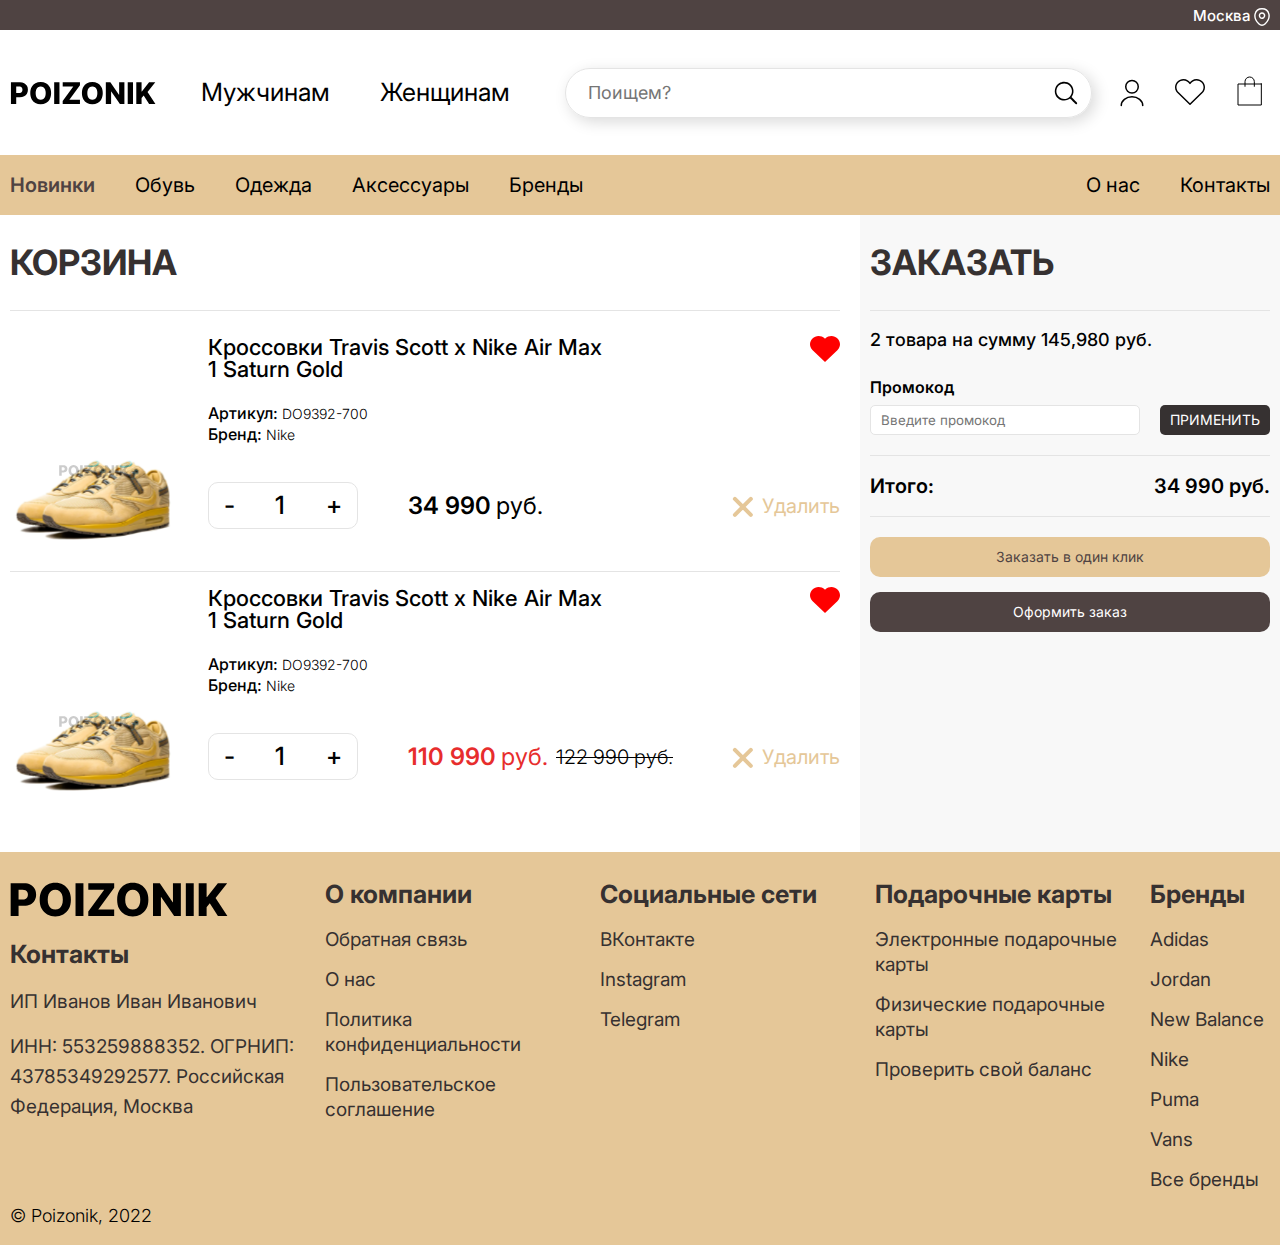
==== commit 4480174c: "bug fixed" ====
--- a/cart.html
+++ b/cart.html
@@ -37,9 +37,9 @@
                                 <img src="./img/icons/search.svg" alt="">
                             </a>
                         </div>
-                        <div class="header__item header__item-lk"></div>
-                        <div class="header__item header__item-favourites"></div>
-                        <div class="header__item header__item-basket"></div>
+                        <a href="./personal.html" class="header__item header__item-lk"></a>
+                        <a href="" class="header__item header__item-favourites"></a>
+                        <a href="./cart.html" class="header__item header__item-basket"></a>
                     </div>
                 </div>
             </div>
@@ -80,7 +80,7 @@
                     </nav>
                 </div>
             </div>
-            <div class="header__lk-menu-vertical">Личный кабинет</div>
+            <a href="./personal.html" class="header__lk-menu-vertical">Личный кабинет</a>
         </header>
         <main class="page page-cart">
             <section class="cart">
--- a/css/style.css
+++ b/css/style.css
@@ -2794,9 +2794,12 @@
   -webkit-column-gap: 30px;
      -moz-column-gap: 30px;
           column-gap: 30px;
-  padding: 10px 0;
+  padding: 15px 0;
   width: 100%;
   height: 100%;
+}
+.product-cart:not(:last-child) {
+  border-bottom: 1px solid #e4e4e4;
 }
 .product-cart__image {
   display: -webkit-box;
@@ -3237,6 +3240,371 @@
   }
 }
 
+.personal__content {
+  display: -ms-grid;
+  display: grid;
+  -ms-grid-columns: 8fr 1fr;
+  grid-template-columns: 8fr 1fr;
+}
+.personal__data {
+  padding: 100px 0;
+  width: 550px;
+  margin: 0 auto;
+}
+.personal__title {
+  font-size: 24px;
+  margin: 0 0 15px 0;
+}
+.personal__button {
+  display: inline-block;
+  font-size: 18px;
+  font-weight: 500;
+  color: #fff;
+  background-color: #4F4342;
+  height: 40px;
+  line-height: 40px;
+  text-align: center;
+  padding: 0 20px;
+  border-radius: 10px;
+  margin: 0 0 20px 0;
+}
+.personal__saidbar {
+  padding: 50px 0;
+  width: 140px;
+}
+.personal__item {
+  display: inline-block;
+  padding: 5px 0 5px 10px;
+  font-size: 14px;
+  border-left: 1px solid rgb(0, 0, 0);
+  cursor: pointer;
+  color: #000;
+}
+.personal__addresses {
+  display: -webkit-box;
+  display: -ms-flexbox;
+  display: flex;
+  -webkit-box-orient: vertical;
+  -webkit-box-direction: normal;
+      -ms-flex-direction: column;
+          flex-direction: column;
+  row-gap: 15px;
+}
+@media (max-width: 991.98px) {
+  .personal__data {
+    margin: 0;
+  }
+}
+@media (max-width: 767.98px) {
+  .personal__content {
+    -ms-grid-columns: 1fr;
+    grid-template-columns: 1fr;
+  }
+  .personal__data {
+    width: 100%;
+    padding: 30px 0;
+  }
+  .personal__saidbar {
+    display: none;
+  }
+}
+
+.address-personal {
+  max-width: 400px;
+  font-size: 16px;
+  display: -webkit-box;
+  display: -ms-flexbox;
+  display: flex;
+  -webkit-box-align: end;
+      -ms-flex-align: end;
+          align-items: end;
+  -webkit-box-pack: justify;
+      -ms-flex-pack: justify;
+          justify-content: space-between;
+  -webkit-column-gap: 20px;
+     -moz-column-gap: 20px;
+          column-gap: 20px;
+  margin: 0 0 15px 0;
+}
+.address-personal__basic {
+  margin: 0 0 10px 0;
+}
+.address-personal__remove {
+  color: #E5C798;
+  cursor: pointer;
+}
+
+.form-personal {
+  display: -ms-grid;
+  display: grid;
+  -ms-grid-columns: 50% 40px 50%;
+  grid-template-columns: repeat(2, 50%);
+  -webkit-column-gap: 40px;
+     -moz-column-gap: 40px;
+          column-gap: 40px;
+  row-gap: 15px;
+  margin: 0 0 25px 0;
+}
+.form-personal__title {
+  font-size: 16px;
+  margin: 0 0 5px 0;
+}
+.form-personal__input {
+  height: 40px;
+  line-height: 40px;
+  padding: 0 10px;
+  border-radius: 5px;
+  border: 1px solid #e4e4e4;
+  width: 100%;
+  background-color: #fff;
+  -webkit-transition: all 0.3s ease 0s;
+  transition: all 0.3s ease 0s;
+}
+.form-personal__input:focus {
+  border: 1px solid #E5C798;
+}
+@media (max-width: 767.98px) {
+  .form-personal {
+    -ms-grid-columns: (1fr)[2];
+    grid-template-columns: repeat(2, 1fr);
+  }
+}
+@media (max-width: 570px) {
+  .form-personal {
+    -ms-grid-columns: (1fr)[1];
+    grid-template-columns: repeat(1, 1fr);
+    row-gap: 10px;
+  }
+}
+
+.item-form-personal__row {
+  display: -webkit-box;
+  display: -ms-flexbox;
+  display: flex;
+  -webkit-column-gap: 20px;
+     -moz-column-gap: 20px;
+          column-gap: 20px;
+}
+.item-form-personal__input {
+  height: 40px;
+  line-height: 40px;
+  padding: 0 10px;
+  border-radius: 5px;
+  border: 1px solid #e4e4e4;
+  width: 55px;
+  background-color: #fff;
+  -webkit-transition: all 0.3s ease 0s;
+  transition: all 0.3s ease 0s;
+}
+.item-form-personal__input:focus {
+  border: 1px solid #E5C798;
+}
+.item-form-personal__month {
+  height: 40px;
+  line-height: 40px;
+  padding: 0 10px;
+  border-radius: 5px;
+  border: 1px solid #e4e4e4;
+  width: 100%;
+  background-color: #fff;
+  position: relative;
+  cursor: pointer;
+}
+.item-form-personal__month::after {
+  content: "";
+  position: absolute;
+  top: 15px;
+  right: 10px;
+  width: 17px;
+  height: 10px;
+  background: url("./../img/icons/arrow-down.svg") no-repeat;
+}
+.item-form-personal__month._active {
+  -webkit-transition: all 0.3s ease 0s;
+  transition: all 0.3s ease 0s;
+  border: 1px solid #E5C798;
+}
+.item-form-personal__month._active > .item-form-personal__list {
+  display: block;
+  -webkit-transition: all 0.3s ease 0s;
+  transition: all 0.3s ease 0s;
+  border: 1px solid #E5C798;
+}
+.item-form-personal__list {
+  display: none;
+  width: 100%;
+  height: 200px;
+  border-radius: 5px;
+  overflow: scroll;
+  position: absolute;
+  border: 1px solid #e4e4e4;
+  background-color: #fff;
+  padding: 0 10px;
+  -webkit-transform: translate(-10px, -2px);
+          transform: translate(-10px, -2px);
+}
+.item-form-personal__link {
+  color: #000;
+  cursor: pointer;
+  font-size: 14px;
+}
+@media (max-width: 570px) {
+  .item-form-personal__row {
+    -webkit-column-gap: 15px;
+       -moz-column-gap: 15px;
+            column-gap: 15px;
+  }
+  .item-form-personal__month {
+    width: 50%;
+  }
+  .item-form-personal__input {
+    width: 25%;
+  }
+}
+
+.popup-add-address__content {
+  max-width: 600px;
+  padding: 20px;
+  border-radius: 35px;
+}
+.popup-add-address__close.popup__close {
+  right: 20px;
+  top: 20px;
+}
+.popup-add-address__title {
+  font-size: 32px;
+  font-weight: 500;
+  line-height: 40px;
+  margin: 0 0 30px 0;
+  text-align: center;
+}
+@media (max-width: 479.98px) {
+  .popup-add-address__close.popup__close {
+    right: 10px;
+    top: 20px;
+  }
+  .popup-add-address__title {
+    font-size: 25px;
+    margin: 0 0 20px 0;
+  }
+}
+
+.form-popup-add-address {
+  display: -webkit-box;
+  display: -ms-flexbox;
+  display: flex;
+  -webkit-box-orient: vertical;
+  -webkit-box-direction: normal;
+      -ms-flex-direction: column;
+          flex-direction: column;
+  row-gap: 15px;
+}
+.form-popup-add-address__input {
+  height: 40px;
+  line-height: 40px;
+  padding: 0 10px;
+  border-radius: 5px;
+  border: 1px solid #e4e4e4;
+  width: 100%;
+  background-color: #fff;
+  -webkit-transition: all 0.3s ease 0s;
+  transition: all 0.3s ease 0s;
+}
+.form-popup-add-address__row {
+  display: -webkit-box;
+  display: -ms-flexbox;
+  display: flex;
+  -webkit-column-gap: 15px;
+     -moz-column-gap: 15px;
+          column-gap: 15px;
+}
+.form-popup-add-address__textarea {
+  height: 180px;
+  line-height: 23px;
+  padding: 8px 10px;
+  border-radius: 5px;
+  border: 1px solid #e4e4e4;
+  width: 100%;
+  background-color: #fff;
+  margin: 0 0 15px 0;
+  resize: none;
+  -webkit-transition: all 0.3s ease 0s;
+  transition: all 0.3s ease 0s;
+}
+.form-popup-add-address__textarea:focus {
+  border: 1px solid #E5C798;
+}
+.form-popup-add-address__button {
+  position: relative;
+  top: 0;
+  left: 50%;
+  -webkit-transform: translateX(-50%);
+          transform: translateX(-50%);
+  display: inline-block;
+  font-size: 18px;
+  font-weight: 500;
+  color: #fff;
+  background-color: #4F4342;
+  height: 40px;
+  line-height: 40px;
+  text-align: center;
+  padding: 0 55px;
+  border-radius: 10px;
+  text-transform: uppercase;
+}
+
+.orders-personal__title {
+  font-size: 24px;
+}
+
+.orders-personal-slider__wrapper {
+  padding: 15px 0 50px 0;
+}
+.orders-personal-slider__slide {
+  width: 210px;
+  padding: 10px;
+  border-radius: 15px;
+  -webkit-box-shadow: 2px 5px 20px 0px rgba(0, 0, 0, 0.1019607843);
+          box-shadow: 2px 5px 20px 0px rgba(0, 0, 0, 0.1019607843);
+}
+.orders-personal-slider__info {
+  font-size: 12px;
+  color: #000;
+}
+.orders-personal-slider__number {
+  font-size: 18px;
+  margin: 0 0 10px 0;
+}
+.orders-personal-slider__date {
+  margin: 0 0 8px 0;
+}
+.orders-personal-slider__address {
+  margin: 0 0 10px 0;
+  line-height: 16px;
+}
+.orders-personal-slider__image {
+  width: 130px;
+  height: 130px;
+  overflow: hidden;
+  display: -webkit-box;
+  display: -ms-flexbox;
+  display: flex;
+  -webkit-box-align: center;
+      -ms-flex-align: center;
+          align-items: center;
+  -webkit-box-pack: center;
+      -ms-flex-pack: center;
+          justify-content: center;
+  margin: 0 auto 15px auto;
+}
+.orders-personal-slider__image img {
+  max-width: 100%;
+  -webkit-user-select: none;
+     -moz-user-select: none;
+      -ms-user-select: none;
+          user-select: none;
+}
+
 .page {
   -webkit-box-flex: 1;
       -ms-flex: 1 1 auto;
